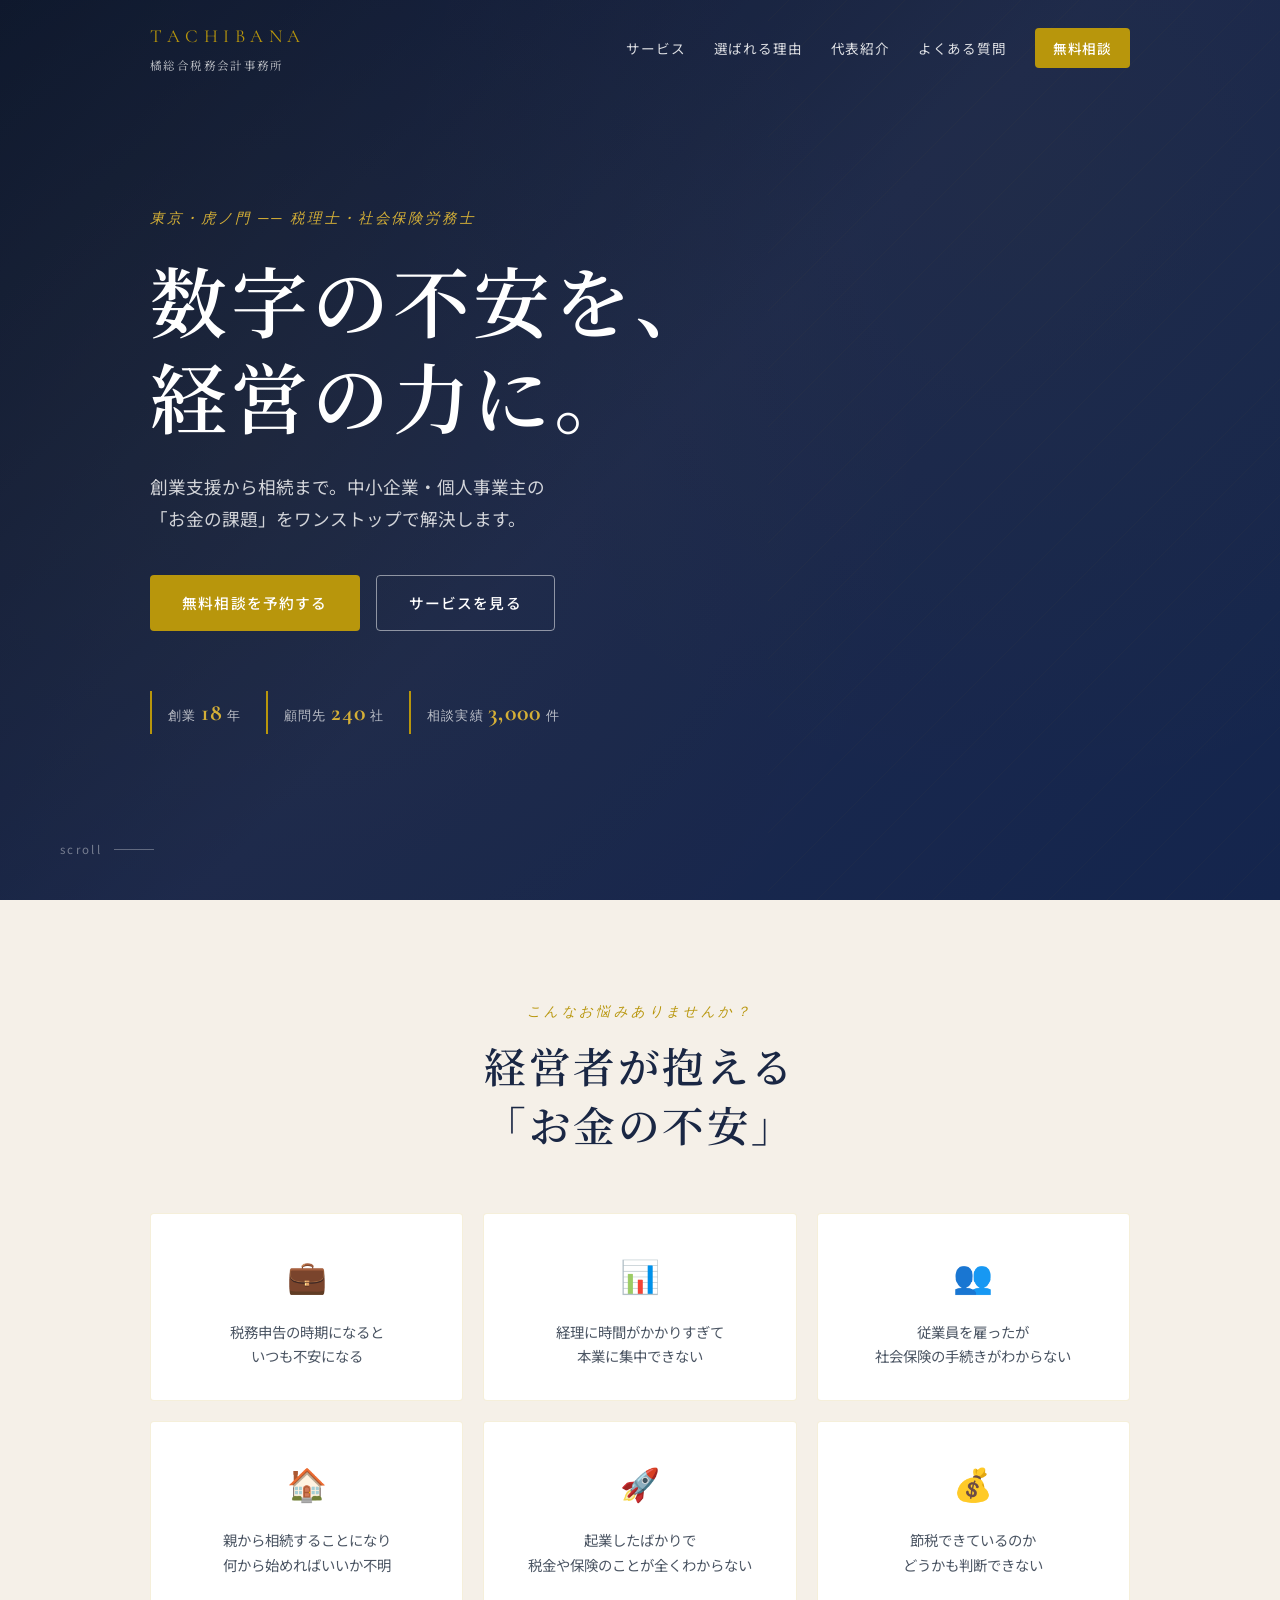
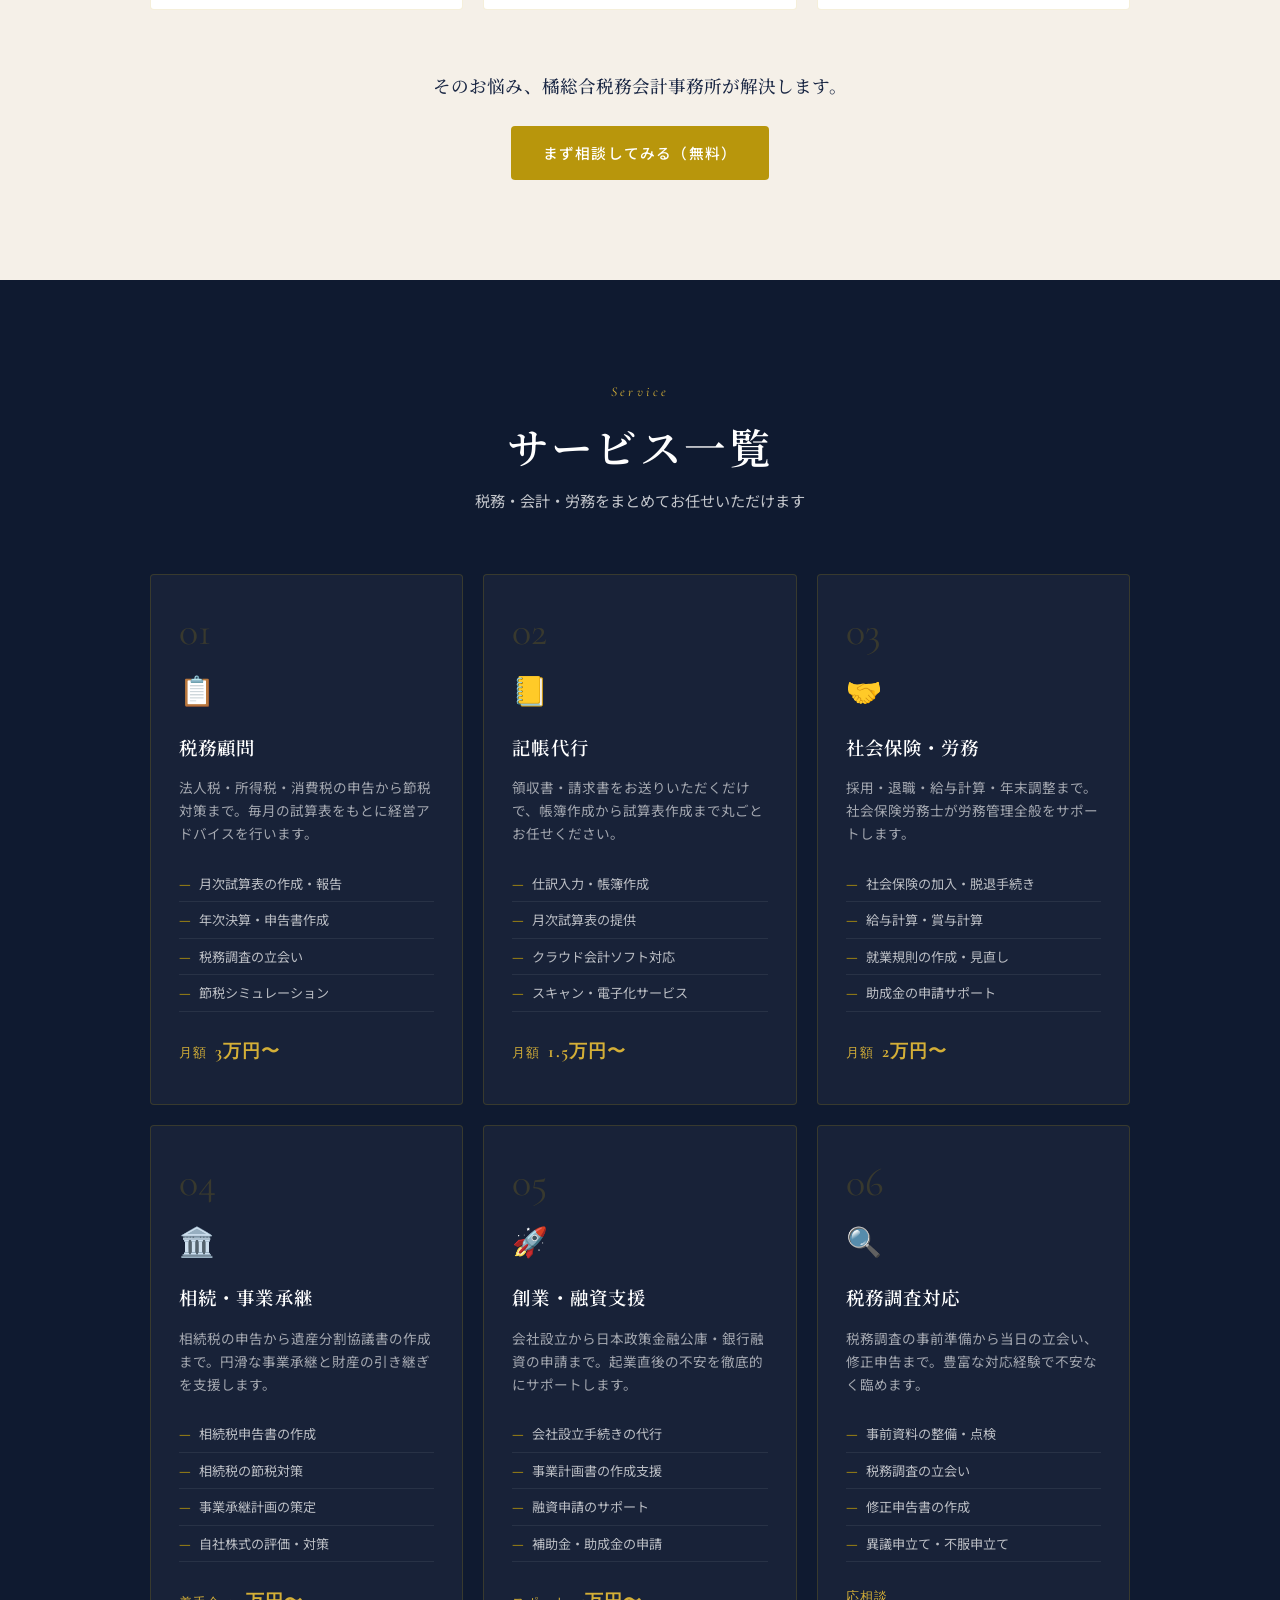
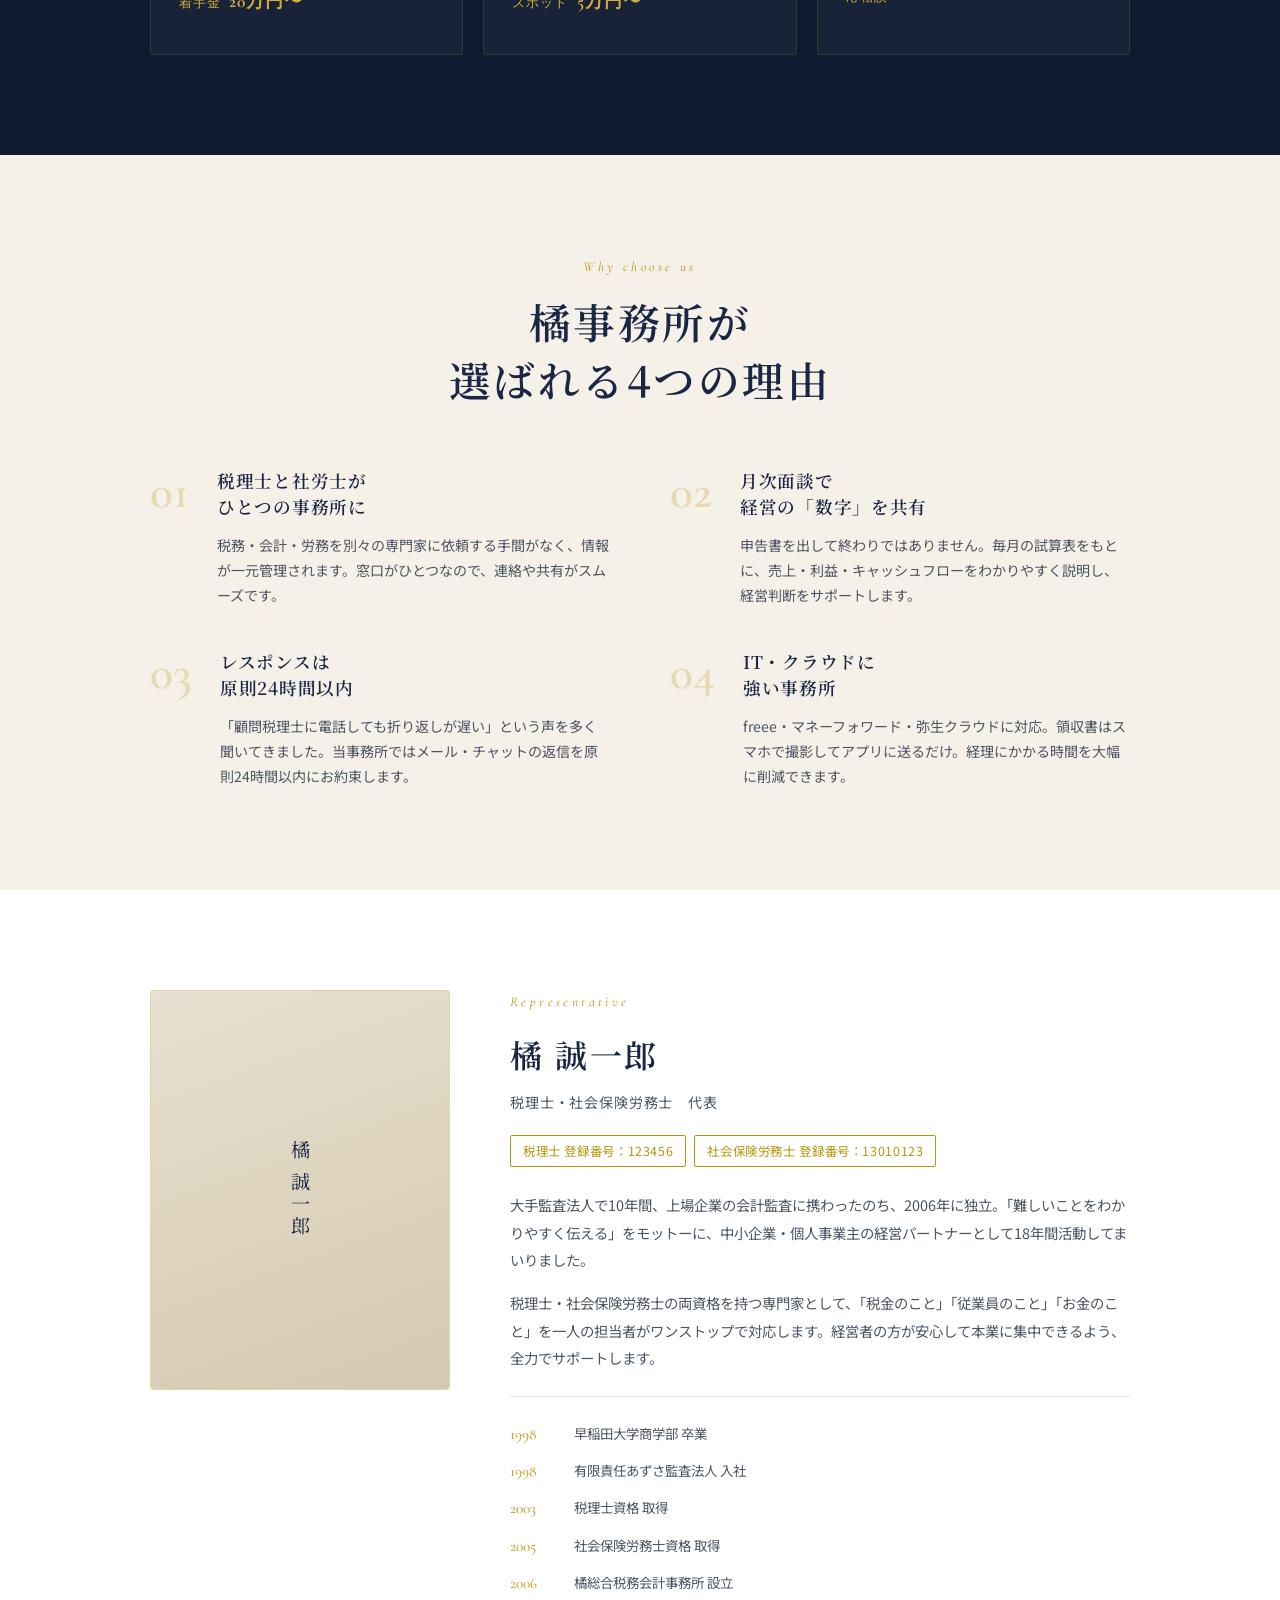
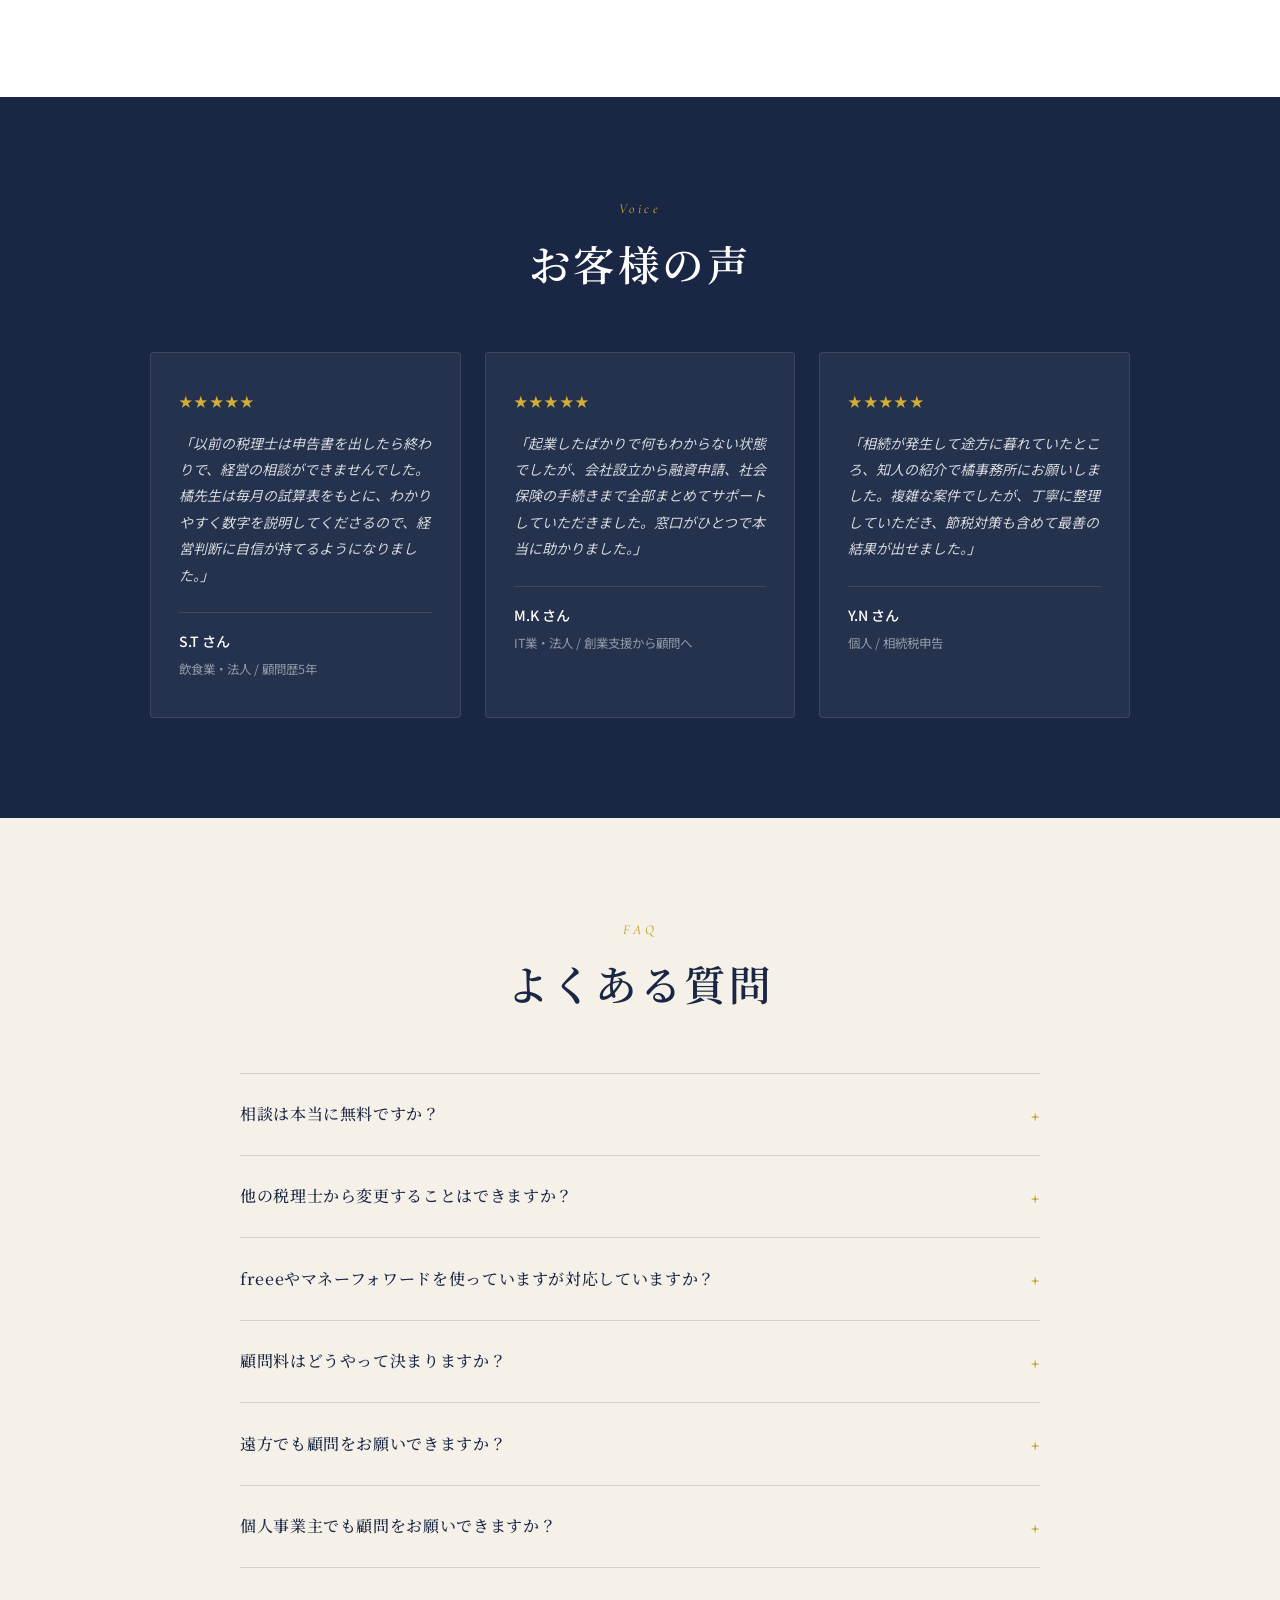
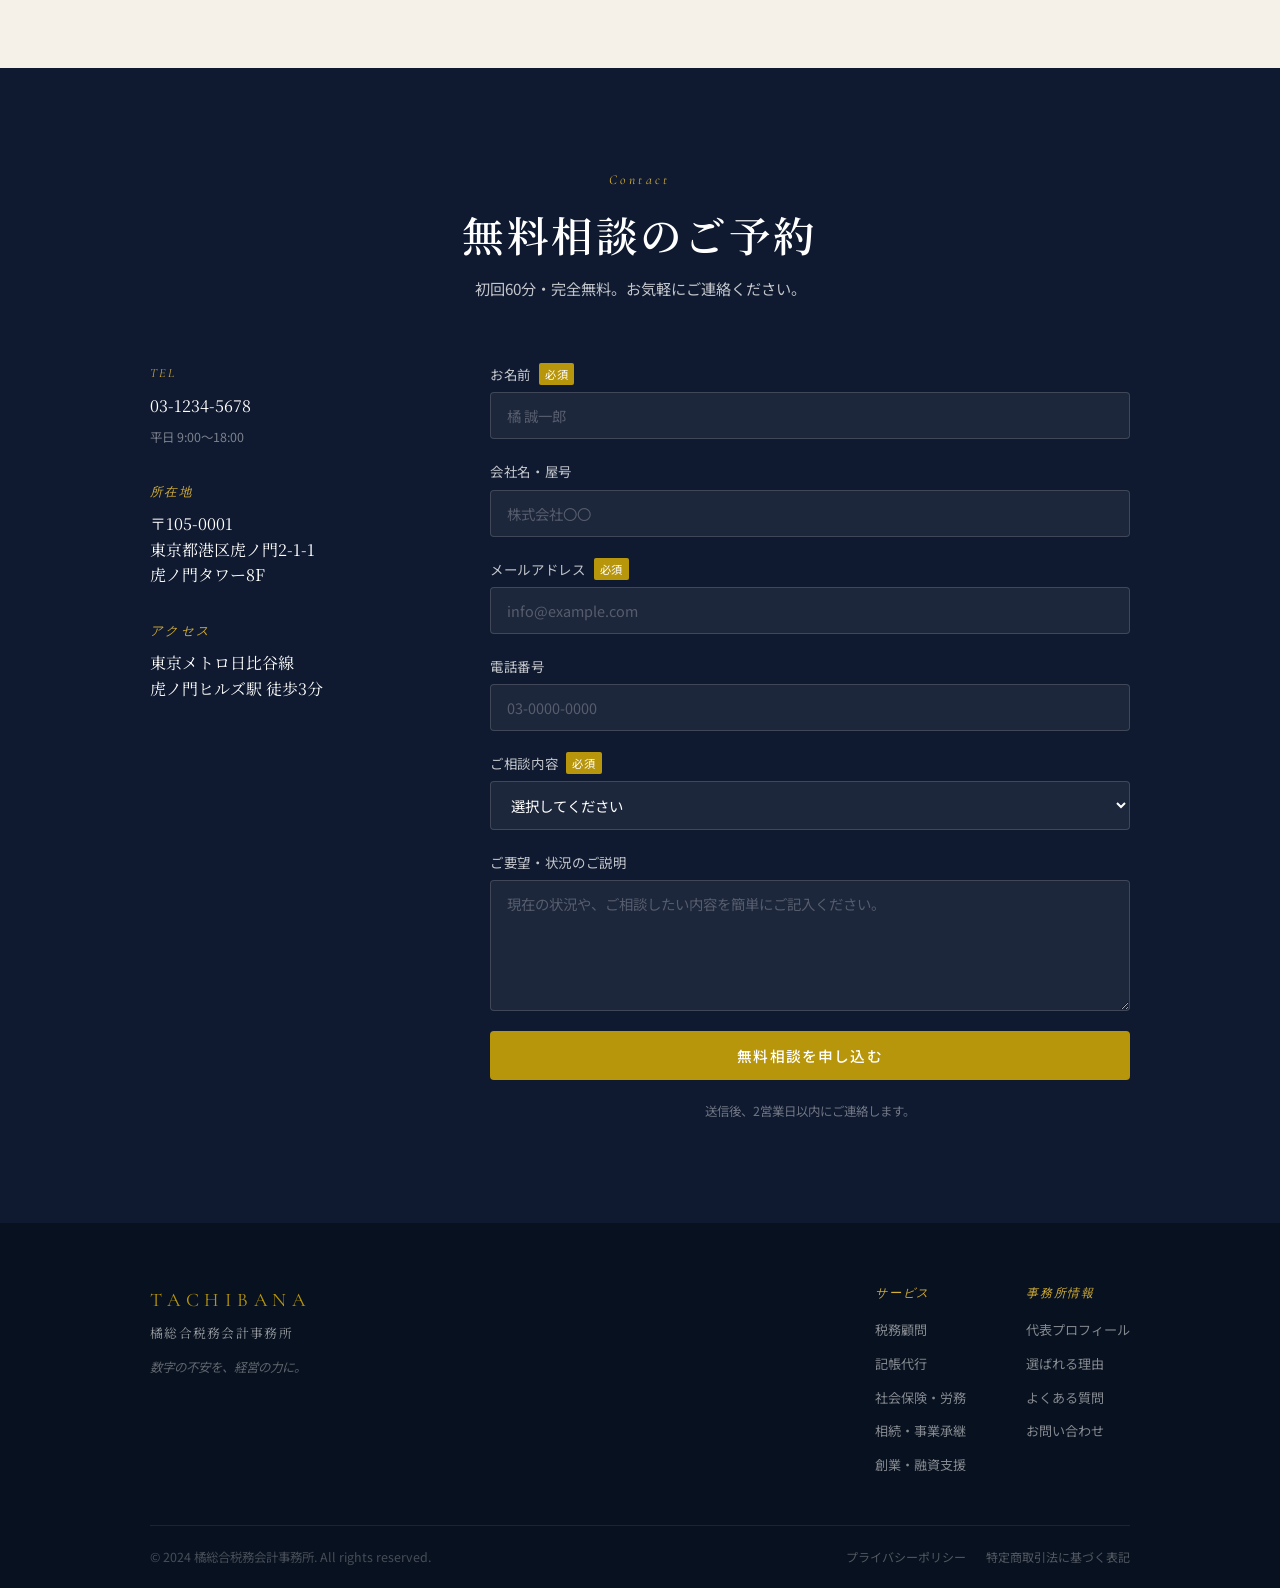
==== index.html @ ae72b48c "initial: 橘総合税務会計事務所 ポートフォリオサイト" ====
<!DOCTYPE html>
<html lang="ja">
<head>
<meta charset="UTF-8">
<meta name="viewport" content="width=device-width, initial-scale=1.0">
<title>橘総合税務会計事務所 | 中小企業・個人事業主の税務顧問</title>
<meta name="description" content="東京・虎ノ門の税理士・社会保険労務士事務所。「数字の不安を、経営の力に。」記帳代行・税務顧問・社労士・相続まで、ワンストップでサポートします。">
<link rel="preconnect" href="https://fonts.googleapis.com">
<link rel="preconnect" href="https://fonts.gstatic.com" crossorigin>
<link href="https://fonts.googleapis.com/css2?family=Noto+Serif+JP:wght@300;400;500;600;700&family=Noto+Sans+JP:wght@300;400;500&family=Cormorant+Garamond:ital,wght@0,400;0,600;1,400&display=swap" rel="stylesheet">
<link rel="stylesheet" href="styles.css">
</head>
<body>

<!-- ========== NAV ========== -->
<header class="nav" id="nav">
  <div class="nav__inner">
    <a href="#" class="nav__logo">
      <span class="nav__logo-en">TACHIBANA</span>
      <span class="nav__logo-jp">橘総合税務会計事務所</span>
    </a>
    <nav class="nav__links">
      <a href="#services">サービス</a>
      <a href="#reasons">選ばれる理由</a>
      <a href="#profile">代表紹介</a>
      <a href="#faq">よくある質問</a>
      <a href="#contact" class="nav__cta">無料相談</a>
    </nav>
    <button class="nav__hamburger" id="hamburger" aria-label="メニュー">
      <span></span><span></span><span></span>
    </button>
  </div>
</header>

<!-- Mobile Menu -->
<div class="mobile-menu" id="mobileMenu">
  <a href="#services" class="mobile-menu__link">サービス</a>
  <a href="#reasons" class="mobile-menu__link">選ばれる理由</a>
  <a href="#profile" class="mobile-menu__link">代表紹介</a>
  <a href="#faq" class="mobile-menu__link">よくある質問</a>
  <a href="#contact" class="mobile-menu__link mobile-menu__link--cta">無料相談はこちら</a>
</div>

<!-- ========== HERO ========== -->
<section class="hero">
  <div class="hero__bg">
    <div class="hero__overlay"></div>
  </div>
  <div class="hero__content">
    <p class="hero__kicker">東京・虎ノ門 ── 税理士・社会保険労務士</p>
    <h1 class="hero__title">
      数字の不安を、<br>
      経営の力に。
    </h1>
    <p class="hero__sub">
      創業支援から相続まで。中小企業・個人事業主の<br class="sp-none">
      「お金の課題」をワンストップで解決します。
    </p>
    <div class="hero__actions">
      <a href="#contact" class="btn btn--primary">無料相談を予約する</a>
      <a href="#services" class="btn btn--ghost">サービスを見る</a>
    </div>
    <div class="hero__badges">
      <div class="hero__badge">
        <span class="hero__badge-num">創業<strong>18</strong>年</span>
      </div>
      <div class="hero__badge">
        <span class="hero__badge-num">顧問先<strong>240</strong>社</span>
      </div>
      <div class="hero__badge">
        <span class="hero__badge-num">相談実績<strong>3,000</strong>件</span>
      </div>
    </div>
  </div>
  <div class="hero__scroll">
    <span>scroll</span>
    <div class="hero__scroll-line"></div>
  </div>
</section>

<!-- ========== PAIN POINTS ========== -->
<section class="pain" id="pain">
  <div class="container">
    <div class="section-header">
      <p class="kicker">こんなお悩みありませんか？</p>
      <h2 class="section-title">経営者が抱える<br>「お金の不安」</h2>
    </div>
    <div class="pain__grid">
      <div class="pain__item">
        <div class="pain__icon">💼</div>
        <p>税務申告の時期になると<br>いつも不安になる</p>
      </div>
      <div class="pain__item">
        <div class="pain__icon">📊</div>
        <p>経理に時間がかかりすぎて<br>本業に集中できない</p>
      </div>
      <div class="pain__item">
        <div class="pain__icon">👥</div>
        <p>従業員を雇ったが<br>社会保険の手続きがわからない</p>
      </div>
      <div class="pain__item">
        <div class="pain__icon">🏠</div>
        <p>親から相続することになり<br>何から始めればいいか不明</p>
      </div>
      <div class="pain__item">
        <div class="pain__icon">🚀</div>
        <p>起業したばかりで<br>税金や保険のことが全くわからない</p>
      </div>
      <div class="pain__item">
        <div class="pain__icon">💰</div>
        <p>節税できているのか<br>どうかも判断できない</p>
      </div>
    </div>
    <div class="pain__cta">
      <p class="pain__cta-text">そのお悩み、橘総合税務会計事務所が解決します。</p>
      <a href="#contact" class="btn btn--primary">まず相談してみる（無料）</a>
    </div>
  </div>
</section>

<!-- ========== SERVICES ========== -->
<section class="services" id="services">
  <div class="container">
    <div class="section-header section-header--light">
      <p class="kicker kicker--light">Service</p>
      <h2 class="section-title section-title--light">サービス一覧</h2>
      <p class="section-desc section-desc--light">税務・会計・労務をまとめてお任せいただけます</p>
    </div>
    <div class="services__grid">

      <div class="service-card">
        <div class="service-card__number">01</div>
        <div class="service-card__icon">📋</div>
        <h3 class="service-card__title">税務顧問</h3>
        <p class="service-card__desc">法人税・所得税・消費税の申告から節税対策まで。毎月の試算表をもとに経営アドバイスを行います。</p>
        <ul class="service-card__list">
          <li>月次試算表の作成・報告</li>
          <li>年次決算・申告書作成</li>
          <li>税務調査の立会い</li>
          <li>節税シミュレーション</li>
        </ul>
        <p class="service-card__price">月額 <strong>3万円〜</strong></p>
      </div>

      <div class="service-card">
        <div class="service-card__number">02</div>
        <div class="service-card__icon">📒</div>
        <h3 class="service-card__title">記帳代行</h3>
        <p class="service-card__desc">領収書・請求書をお送りいただくだけで、帳簿作成から試算表作成まで丸ごとお任せください。</p>
        <ul class="service-card__list">
          <li>仕訳入力・帳簿作成</li>
          <li>月次試算表の提供</li>
          <li>クラウド会計ソフト対応</li>
          <li>スキャン・電子化サービス</li>
        </ul>
        <p class="service-card__price">月額 <strong>1.5万円〜</strong></p>
      </div>

      <div class="service-card">
        <div class="service-card__number">03</div>
        <div class="service-card__icon">🤝</div>
        <h3 class="service-card__title">社会保険・労務</h3>
        <p class="service-card__desc">採用・退職・給与計算・年末調整まで。社会保険労務士が労務管理全般をサポートします。</p>
        <ul class="service-card__list">
          <li>社会保険の加入・脱退手続き</li>
          <li>給与計算・賞与計算</li>
          <li>就業規則の作成・見直し</li>
          <li>助成金の申請サポート</li>
        </ul>
        <p class="service-card__price">月額 <strong>2万円〜</strong></p>
      </div>

      <div class="service-card">
        <div class="service-card__number">04</div>
        <div class="service-card__icon">🏛️</div>
        <h3 class="service-card__title">相続・事業承継</h3>
        <p class="service-card__desc">相続税の申告から遺産分割協議書の作成まで。円滑な事業承継と財産の引き継ぎを支援します。</p>
        <ul class="service-card__list">
          <li>相続税申告書の作成</li>
          <li>相続税の節税対策</li>
          <li>事業承継計画の策定</li>
          <li>自社株式の評価・対策</li>
        </ul>
        <p class="service-card__price">着手金 <strong>20万円〜</strong></p>
      </div>

      <div class="service-card">
        <div class="service-card__number">05</div>
        <div class="service-card__icon">🚀</div>
        <h3 class="service-card__title">創業・融資支援</h3>
        <p class="service-card__desc">会社設立から日本政策金融公庫・銀行融資の申請まで。起業直後の不安を徹底的にサポートします。</p>
        <ul class="service-card__list">
          <li>会社設立手続きの代行</li>
          <li>事業計画書の作成支援</li>
          <li>融資申請のサポート</li>
          <li>補助金・助成金の申請</li>
        </ul>
        <p class="service-card__price">スポット <strong>5万円〜</strong></p>
      </div>

      <div class="service-card">
        <div class="service-card__number">06</div>
        <div class="service-card__icon">🔍</div>
        <h3 class="service-card__title">税務調査対応</h3>
        <p class="service-card__desc">税務調査の事前準備から当日の立会い、修正申告まで。豊富な対応経験で不安なく臨めます。</p>
        <ul class="service-card__list">
          <li>事前資料の整備・点検</li>
          <li>税務調査の立会い</li>
          <li>修正申告書の作成</li>
          <li>異議申立て・不服申立て</li>
        </ul>
        <p class="service-card__price">応相談</p>
      </div>

    </div>
  </div>
</section>

<!-- ========== REASONS ========== -->
<section class="reasons" id="reasons">
  <div class="container">
    <div class="section-header">
      <p class="kicker">Why choose us</p>
      <h2 class="section-title">橘事務所が<br>選ばれる4つの理由</h2>
    </div>
    <div class="reasons__grid">

      <div class="reason">
        <div class="reason__num">01</div>
        <div class="reason__body">
          <h3 class="reason__title">税理士と社労士が<br>ひとつの事務所に</h3>
          <p class="reason__desc">税務・会計・労務を別々の専門家に依頼する手間がなく、情報が一元管理されます。窓口がひとつなので、連絡や共有がスムーズです。</p>
        </div>
      </div>

      <div class="reason">
        <div class="reason__num">02</div>
        <div class="reason__body">
          <h3 class="reason__title">月次面談で<br>経営の「数字」を共有</h3>
          <p class="reason__desc">申告書を出して終わりではありません。毎月の試算表をもとに、売上・利益・キャッシュフローをわかりやすく説明し、経営判断をサポートします。</p>
        </div>
      </div>

      <div class="reason">
        <div class="reason__num">03</div>
        <div class="reason__body">
          <h3 class="reason__title">レスポンスは<br>原則24時間以内</h3>
          <p class="reason__desc">「顧問税理士に電話しても折り返しが遅い」という声を多く聞いてきました。当事務所ではメール・チャットの返信を原則24時間以内にお約束します。</p>
        </div>
      </div>

      <div class="reason">
        <div class="reason__num">04</div>
        <div class="reason__body">
          <h3 class="reason__title">IT・クラウドに<br>強い事務所</h3>
          <p class="reason__desc">freee・マネーフォワード・弥生クラウドに対応。領収書はスマホで撮影してアプリに送るだけ。経理にかかる時間を大幅に削減できます。</p>
        </div>
      </div>

    </div>
  </div>
</section>

<!-- ========== PROFILE ========== -->
<section class="profile" id="profile">
  <div class="container">
    <div class="profile__inner">
      <div class="profile__photo">
        <div class="profile__photo-frame">
          <div class="profile__photo-placeholder">
            <span>橘 誠一郎</span>
          </div>
        </div>
      </div>
      <div class="profile__body">
        <p class="kicker">Representative</p>
        <h2 class="profile__name">橘 誠一郎</h2>
        <p class="profile__title">税理士・社会保険労務士　代表</p>
        <div class="profile__licenses">
          <span class="badge">税理士 登録番号：123456</span>
          <span class="badge">社会保険労務士 登録番号：13010123</span>
        </div>
        <p class="profile__text">
          大手監査法人で10年間、上場企業の会計監査に携わったのち、2006年に独立。「難しいことをわかりやすく伝える」をモットーに、中小企業・個人事業主の経営パートナーとして18年間活動してまいりました。
        </p>
        <p class="profile__text">
          税理士・社会保険労務士の両資格を持つ専門家として、「税金のこと」「従業員のこと」「お金のこと」を一人の担当者がワンストップで対応します。経営者の方が安心して本業に集中できるよう、全力でサポートします。
        </p>
        <div class="profile__career">
          <div class="profile__career-item">
            <span class="profile__career-year">1998</span>
            <span class="profile__career-desc">早稲田大学商学部 卒業</span>
          </div>
          <div class="profile__career-item">
            <span class="profile__career-year">1998</span>
            <span class="profile__career-desc">有限責任あずさ監査法人 入社</span>
          </div>
          <div class="profile__career-item">
            <span class="profile__career-year">2003</span>
            <span class="profile__career-desc">税理士資格 取得</span>
          </div>
          <div class="profile__career-item">
            <span class="profile__career-year">2005</span>
            <span class="profile__career-desc">社会保険労務士資格 取得</span>
          </div>
          <div class="profile__career-item">
            <span class="profile__career-year">2006</span>
            <span class="profile__career-desc">橘総合税務会計事務所 設立</span>
          </div>
        </div>
      </div>
    </div>
  </div>
</section>

<!-- ========== TESTIMONIALS ========== -->
<section class="testimonials" id="testimonials">
  <div class="container">
    <div class="section-header section-header--light">
      <p class="kicker kicker--light">Voice</p>
      <h2 class="section-title section-title--light">お客様の声</h2>
    </div>
    <div class="testimonials__grid">

      <div class="testimonial">
        <div class="testimonial__stars">★★★★★</div>
        <p class="testimonial__text">「以前の税理士は申告書を出したら終わりで、経営の相談ができませんでした。橘先生は毎月の試算表をもとに、わかりやすく数字を説明してくださるので、経営判断に自信が持てるようになりました。」</p>
        <div class="testimonial__author">
          <span class="testimonial__name">S.T さん</span>
          <span class="testimonial__role">飲食業・法人 / 顧問歴5年</span>
        </div>
      </div>

      <div class="testimonial">
        <div class="testimonial__stars">★★★★★</div>
        <p class="testimonial__text">「起業したばかりで何もわからない状態でしたが、会社設立から融資申請、社会保険の手続きまで全部まとめてサポートしていただきました。窓口がひとつで本当に助かりました。」</p>
        <div class="testimonial__author">
          <span class="testimonial__name">M.K さん</span>
          <span class="testimonial__role">IT業・法人 / 創業支援から顧問へ</span>
        </div>
      </div>

      <div class="testimonial">
        <div class="testimonial__stars">★★★★★</div>
        <p class="testimonial__text">「相続が発生して途方に暮れていたところ、知人の紹介で橘事務所にお願いしました。複雑な案件でしたが、丁寧に整理していただき、節税対策も含めて最善の結果が出せました。」</p>
        <div class="testimonial__author">
          <span class="testimonial__name">Y.N さん</span>
          <span class="testimonial__role">個人 / 相続税申告</span>
        </div>
      </div>

    </div>
  </div>
</section>

<!-- ========== FAQ ========== -->
<section class="faq" id="faq">
  <div class="container">
    <div class="section-header">
      <p class="kicker">FAQ</p>
      <h2 class="section-title">よくある質問</h2>
    </div>
    <div class="faq__list">

      <details class="faq__item">
        <summary class="faq__question">相談は本当に無料ですか？</summary>
        <div class="faq__answer">
          <p>はい、初回のご相談（60分程度）は完全無料です。現在の状況をお伺いし、最適なサポート内容をご提案します。ご契約前のご相談ですので、お気軽にどうぞ。</p>
        </div>
      </details>

      <details class="faq__item">
        <summary class="faq__question">他の税理士から変更することはできますか？</summary>
        <div class="faq__answer">
          <p>もちろん可能です。現在の税理士との契約期間などを確認しながら、スムーズに切り替えができるよう引き継ぎをサポートします。多くの方が顧問変更でご相談にいらっしゃいます。</p>
        </div>
      </details>

      <details class="faq__item">
        <summary class="faq__question">freeeやマネーフォワードを使っていますが対応していますか？</summary>
        <div class="faq__answer">
          <p>はい、freee・マネーフォワードクラウド・弥生クラウドのいずれにも対応しています。既にお使いの方はそのまま継続、まだお使いでない方にはどのソフトが合っているかご提案します。</p>
        </div>
      </details>

      <details class="faq__item">
        <summary class="faq__question">顧問料はどうやって決まりますか？</summary>
        <div class="faq__answer">
          <p>売上規模・従業員数・依頼内容によって異なります。初回相談時に詳しくヒアリングし、必要なサービスに応じた最適なプランをご提案します。まず相談いただいてから料金をお伝えしますのでご安心ください。</p>
        </div>
      </details>

      <details class="faq__item">
        <summary class="faq__question">遠方でも顧問をお願いできますか？</summary>
        <div class="faq__answer">
          <p>はい、全国対応しております。月次面談はZoomなどのオンラインで実施しており、書類のやり取りはクラウドやPDFで行います。地方在住のお客様も多くご契約いただいています。</p>
        </div>
      </details>

      <details class="faq__item">
        <summary class="faq__question">個人事業主でも顧問をお願いできますか？</summary>
        <div class="faq__answer">
          <p>もちろんです。個人事業主の確定申告・節税対策から、法人化のご相談まで対応しています。「まだ規模が小さいから…」とご遠慮なく、お気軽にご相談ください。</p>
        </div>
      </details>

    </div>
  </div>
</section>

<!-- ========== CONTACT ========== -->
<section class="contact" id="contact">
  <div class="container">
    <div class="section-header section-header--light">
      <p class="kicker kicker--light">Contact</p>
      <h2 class="section-title section-title--light">無料相談のご予約</h2>
      <p class="section-desc section-desc--light">初回60分・完全無料。お気軽にご連絡ください。</p>
    </div>

    <div class="contact__inner">
      <div class="contact__info">
        <div class="contact__info-item">
          <span class="contact__info-label">TEL</span>
          <a href="tel:0312345678" class="contact__info-value">03-1234-5678</a>
          <span class="contact__info-note">平日 9:00〜18:00</span>
        </div>
        <div class="contact__info-item">
          <span class="contact__info-label">所在地</span>
          <span class="contact__info-value">〒105-0001<br>東京都港区虎ノ門2-1-1<br>虎ノ門タワー8F</span>
        </div>
        <div class="contact__info-item">
          <span class="contact__info-label">アクセス</span>
          <span class="contact__info-value">東京メトロ日比谷線<br>虎ノ門ヒルズ駅 徒歩3分</span>
        </div>
      </div>

      <form class="contact__form" id="contactForm">
        <div class="form-group">
          <label class="form-label" for="name">お名前 <span class="required">必須</span></label>
          <input class="form-input" type="text" id="name" name="name" placeholder="橘 誠一郎" required>
        </div>
        <div class="form-group">
          <label class="form-label" for="company">会社名・屋号</label>
          <input class="form-input" type="text" id="company" name="company" placeholder="株式会社〇〇">
        </div>
        <div class="form-group">
          <label class="form-label" for="email">メールアドレス <span class="required">必須</span></label>
          <input class="form-input" type="email" id="email" name="email" placeholder="info@example.com" required>
        </div>
        <div class="form-group">
          <label class="form-label" for="tel">電話番号</label>
          <input class="form-input" type="tel" id="tel" name="tel" placeholder="03-0000-0000">
        </div>
        <div class="form-group">
          <label class="form-label" for="service">ご相談内容 <span class="required">必須</span></label>
          <select class="form-select" id="service" name="service" required>
            <option value="">選択してください</option>
            <option value="tax">税務顧問・記帳代行</option>
            <option value="labor">社会保険・労務</option>
            <option value="inheritance">相続・事業承継</option>
            <option value="startup">創業・融資支援</option>
            <option value="other">その他</option>
          </select>
        </div>
        <div class="form-group">
          <label class="form-label" for="message">ご要望・状況のご説明</label>
          <textarea class="form-textarea" id="message" name="message" placeholder="現在の状況や、ご相談したい内容を簡単にご記入ください。" rows="5"></textarea>
        </div>
        <button type="submit" class="btn btn--primary btn--full">無料相談を申し込む</button>
        <p class="form-note">送信後、2営業日以内にご連絡します。</p>
      </form>
    </div>
  </div>
</section>

<!-- ========== FOOTER ========== -->
<footer class="footer">
  <div class="container">
    <div class="footer__inner">
      <div class="footer__brand">
        <p class="footer__logo-en">TACHIBANA</p>
        <p class="footer__logo-jp">橘総合税務会計事務所</p>
        <p class="footer__tagline">数字の不安を、経営の力に。</p>
      </div>
      <div class="footer__links">
        <div class="footer__col">
          <p class="footer__col-title">サービス</p>
          <a href="#services">税務顧問</a>
          <a href="#services">記帳代行</a>
          <a href="#services">社会保険・労務</a>
          <a href="#services">相続・事業承継</a>
          <a href="#services">創業・融資支援</a>
        </div>
        <div class="footer__col">
          <p class="footer__col-title">事務所情報</p>
          <a href="#profile">代表プロフィール</a>
          <a href="#reasons">選ばれる理由</a>
          <a href="#faq">よくある質問</a>
          <a href="#contact">お問い合わせ</a>
        </div>
      </div>
    </div>
    <div class="footer__bottom">
      <p>&copy; 2024 橘総合税務会計事務所. All rights reserved.</p>
      <div class="footer__legal">
        <a href="#">プライバシーポリシー</a>
        <a href="#">特定商取引法に基づく表記</a>
      </div>
    </div>
  </div>
</footer>

<script>
// Scroll: nav shrink
const nav = document.getElementById('nav');
window.addEventListener('scroll', () => {
  nav.classList.toggle('nav--scrolled', window.scrollY > 60);
});

// Hamburger
const hamburger = document.getElementById('hamburger');
const mobileMenu = document.getElementById('mobileMenu');
hamburger.addEventListener('click', () => {
  hamburger.classList.toggle('open');
  mobileMenu.classList.toggle('open');
});
mobileMenu.querySelectorAll('a').forEach(a => {
  a.addEventListener('click', () => {
    hamburger.classList.remove('open');
    mobileMenu.classList.remove('open');
  });
});

// Smooth scroll
document.querySelectorAll('a[href^="#"]').forEach(a => {
  a.addEventListener('click', e => {
    const target = document.querySelector(a.getAttribute('href'));
    if (target) {
      e.preventDefault();
      target.scrollIntoView({ behavior: 'smooth', block: 'start' });
    }
  });
});

// FAQ accordion
document.querySelectorAll('.faq__item').forEach(item => {
  item.addEventListener('toggle', () => {
    if (item.open) {
      document.querySelectorAll('.faq__item').forEach(other => {
        if (other !== item) other.removeAttribute('open');
      });
    }
  });
});

// Scroll reveal
const revealEls = document.querySelectorAll('.service-card, .reason, .testimonial, .faq__item, .pain__item');
const observer = new IntersectionObserver((entries) => {
  entries.forEach(e => {
    if (e.isIntersecting) {
      e.target.classList.add('revealed');
      observer.unobserve(e.target);
    }
  });
}, { threshold: 0.1 });
revealEls.forEach(el => observer.observe(el));

// Form submit
document.getElementById('contactForm').addEventListener('submit', e => {
  e.preventDefault();
  const btn = e.target.querySelector('button[type="submit"]');
  btn.textContent = '送信しました ✓';
  btn.disabled = true;
  btn.style.background = '#2d6a4f';
});
</script>

</body>
</html>
---- styles.css ----
/* ===========================
   TACHIBANA TAX OFFICE
   styles.css
=========================== */

:root {
  --navy: #1A2744;
  --navy-deep: #0F1A30;
  --navy-mid: #253460;
  --gold: #B8960C;
  --gold-light: #D4AF37;
  --cream: #F5F0E8;
  --cream-dark: #EDE5D2;
  --white: #FFFFFF;
  --gray: #6B7280;
  --gray-light: #F3F4F6;
  --text: #1C1C1C;
  --text-light: #4B5563;

  --serif: 'Noto Serif JP', serif;
  --sans: 'Noto Sans JP', sans-serif;
  --en: 'Cormorant Garamond', serif;

  --max-w: 1100px;
  --px: clamp(20px, 5vw, 60px);
  --radius: 4px;

  --ease: cubic-bezier(0.25, 0.1, 0.25, 1);
}

*, *::before, *::after { box-sizing: border-box; margin: 0; padding: 0; }

html { scroll-behavior: smooth; }

body {
  font-family: var(--sans);
  color: var(--text);
  background: var(--white);
  line-height: 1.8;
  -webkit-font-smoothing: antialiased;
}

img { max-width: 100%; display: block; }
a { color: inherit; text-decoration: none; }

.container {
  max-width: var(--max-w);
  margin: 0 auto;
  padding: 0 var(--px);
}

/* ── Buttons ── */
.btn {
  display: inline-flex;
  align-items: center;
  justify-content: center;
  padding: 14px 32px;
  font-family: var(--sans);
  font-size: 0.92rem;
  font-weight: 500;
  letter-spacing: 0.08em;
  border-radius: var(--radius);
  transition: all 0.25s var(--ease);
  cursor: pointer;
  border: none;
}
.btn--primary {
  background: var(--gold);
  color: var(--white);
}
.btn--primary:hover { background: var(--gold-light); transform: translateY(-2px); box-shadow: 0 8px 24px rgba(184,150,12,0.3); }
.btn--ghost {
  background: transparent;
  color: var(--white);
  border: 1px solid rgba(255,255,255,0.5);
}
.btn--ghost:hover { background: rgba(255,255,255,0.1); }
.btn--full { width: 100%; }

/* ── Kicker ── */
.kicker {
  font-family: var(--en);
  font-style: italic;
  font-size: 0.85rem;
  letter-spacing: 0.25em;
  color: var(--gold);
  margin-bottom: 12px;
  display: block;
}
.kicker--light { color: var(--gold-light); }

/* ── Section headers ── */
.section-header {
  text-align: center;
  margin-bottom: 60px;
}
.section-title {
  font-family: var(--serif);
  font-size: clamp(1.8rem, 3.5vw, 2.6rem);
  font-weight: 600;
  letter-spacing: 0.06em;
  color: var(--navy);
  line-height: 1.4;
}
.section-title--light { color: var(--white); }
.section-desc { font-size: 0.95rem; color: var(--text-light); margin-top: 12px; }
.section-desc--light { color: rgba(255,255,255,0.75); }

/* ── Badge ── */
.badge {
  display: inline-block;
  font-size: 0.78rem;
  padding: 4px 12px;
  border: 1px solid var(--gold);
  color: var(--gold);
  border-radius: 2px;
  letter-spacing: 0.05em;
  margin: 4px 4px 0 0;
}

/* ── Reveal animation ── */
.service-card, .reason, .testimonial, .faq__item, .pain__item {
  opacity: 0;
  transform: translateY(20px);
  transition: opacity 0.6s var(--ease), transform 0.6s var(--ease);
}
.service-card.revealed, .reason.revealed, .testimonial.revealed,
.faq__item.revealed, .pain__item.revealed {
  opacity: 1;
  transform: translateY(0);
}

/* ===========================
   NAV
=========================== */
.nav {
  position: fixed;
  top: 0; left: 0; right: 0;
  z-index: 100;
  padding: 20px 0;
  transition: all 0.3s var(--ease);
}
.nav--scrolled {
  background: rgba(15, 26, 48, 0.97);
  backdrop-filter: blur(12px);
  padding: 12px 0;
  box-shadow: 0 2px 20px rgba(0,0,0,0.2);
}
.nav__inner {
  max-width: var(--max-w);
  margin: 0 auto;
  padding: 0 var(--px);
  display: flex;
  align-items: center;
  justify-content: space-between;
  gap: 20px;
}
.nav__logo { display: flex; flex-direction: column; gap: 2px; }
.nav__logo-en {
  font-family: var(--en);
  font-size: 1.15rem;
  letter-spacing: 0.3em;
  color: var(--gold);
}
.nav__logo-jp {
  font-family: var(--serif);
  font-size: 0.72rem;
  letter-spacing: 0.12em;
  color: rgba(255,255,255,0.75);
}
.nav__links {
  display: flex;
  align-items: center;
  gap: 28px;
}
.nav__links a {
  font-size: 0.85rem;
  letter-spacing: 0.06em;
  color: rgba(255,255,255,0.85);
  transition: color 0.2s;
}
.nav__links a:hover { color: var(--gold-light); }
.nav__cta {
  background: var(--gold) !important;
  color: var(--white) !important;
  padding: 8px 18px;
  border-radius: var(--radius);
  font-weight: 500;
}
.nav__cta:hover { background: var(--gold-light) !important; }

.nav__hamburger {
  display: none;
  flex-direction: column;
  gap: 5px;
  background: none;
  border: none;
  cursor: pointer;
  padding: 4px;
}
.nav__hamburger span {
  display: block;
  width: 24px;
  height: 2px;
  background: var(--white);
  transition: all 0.3s;
}
.nav__hamburger.open span:nth-child(1) { transform: translateY(7px) rotate(45deg); }
.nav__hamburger.open span:nth-child(2) { opacity: 0; }
.nav__hamburger.open span:nth-child(3) { transform: translateY(-7px) rotate(-45deg); }

/* Mobile Menu */
.mobile-menu {
  position: fixed;
  top: 0; right: -100%;
  width: min(320px, 85vw);
  height: 100vh;
  background: var(--navy-deep);
  z-index: 99;
  padding: 100px 40px 40px;
  display: flex;
  flex-direction: column;
  gap: 24px;
  transition: right 0.35s var(--ease);
}
.mobile-menu.open { right: 0; }
.mobile-menu__link {
  font-family: var(--serif);
  font-size: 1rem;
  color: rgba(255,255,255,0.85);
  letter-spacing: 0.1em;
  padding-bottom: 16px;
  border-bottom: 1px solid rgba(255,255,255,0.1);
}
.mobile-menu__link--cta {
  margin-top: 12px;
  background: var(--gold);
  color: var(--white) !important;
  text-align: center;
  padding: 14px;
  border-radius: var(--radius);
  border: none;
}

/* ===========================
   HERO
=========================== */
.hero {
  position: relative;
  min-height: 100vh;
  display: flex;
  align-items: center;
  overflow: hidden;
}
.hero__bg {
  position: absolute;
  inset: 0;
  background:
    linear-gradient(135deg, var(--navy-deep) 0%, var(--navy-mid) 50%, #1A3060 100%);
}
.hero__bg::before {
  content: '';
  position: absolute;
  inset: 0;
  background-image:
    radial-gradient(circle at 20% 50%, rgba(184,150,12,0.08) 0%, transparent 60%),
    radial-gradient(circle at 80% 20%, rgba(184,150,12,0.06) 0%, transparent 50%);
}
.hero__overlay {
  position: absolute;
  inset: 0;
  background: rgba(10, 18, 40, 0.35);
}
/* decorative lines */
.hero__bg::after {
  content: '';
  position: absolute;
  top: 0; right: 0;
  width: 40%;
  height: 100%;
  background: repeating-linear-gradient(
    -45deg,
    transparent,
    transparent 40px,
    rgba(184,150,12,0.03) 40px,
    rgba(184,150,12,0.03) 41px
  );
}

.hero__content {
  position: relative;
  z-index: 2;
  max-width: var(--max-w);
  margin: 0 auto;
  padding: 120px var(--px) 80px;
  width: 100%;
}
.hero__kicker {
  font-family: var(--en);
  font-style: italic;
  font-size: 0.9rem;
  letter-spacing: 0.2em;
  color: var(--gold-light);
  margin-bottom: 20px;
}
.hero__title {
  font-family: var(--serif);
  font-size: clamp(2.8rem, 6vw, 5rem);
  font-weight: 600;
  color: var(--white);
  line-height: 1.25;
  letter-spacing: 0.05em;
  margin-bottom: 28px;
}
.hero__sub {
  font-size: clamp(0.95rem, 1.8vw, 1.1rem);
  color: rgba(255,255,255,0.8);
  line-height: 1.8;
  margin-bottom: 40px;
  max-width: 560px;
}
.hero__actions {
  display: flex;
  gap: 16px;
  flex-wrap: wrap;
  margin-bottom: 60px;
}
.hero__badges {
  display: flex;
  gap: 24px;
  flex-wrap: wrap;
}
.hero__badge {
  border-left: 2px solid var(--gold);
  padding-left: 16px;
}
.hero__badge-num {
  font-family: var(--en);
  font-size: 0.82rem;
  letter-spacing: 0.1em;
  color: rgba(255,255,255,0.7);
}
.hero__badge-num strong {
  font-family: var(--en);
  font-size: 1.5rem;
  color: var(--gold-light);
  margin: 0 4px;
}

.hero__scroll {
  position: absolute;
  bottom: 40px;
  left: var(--px);
  display: flex;
  align-items: center;
  gap: 12px;
  color: rgba(255,255,255,0.4);
  font-size: 0.72rem;
  letter-spacing: 0.2em;
}
.hero__scroll-line {
  width: 40px;
  height: 1px;
  background: rgba(255,255,255,0.3);
  position: relative;
  overflow: hidden;
}
.hero__scroll-line::after {
  content: '';
  position: absolute;
  left: -100%;
  top: 0;
  width: 100%;
  height: 100%;
  background: var(--gold);
  animation: scroll-line 2s ease-in-out infinite;
}
@keyframes scroll-line {
  0% { left: -100%; }
  100% { left: 100%; }
}

/* ===========================
   PAIN POINTS
=========================== */
.pain {
  padding: 100px 0;
  background: var(--cream);
}
.pain__grid {
  display: grid;
  grid-template-columns: repeat(3, 1fr);
  gap: 20px;
  margin-bottom: 60px;
}
.pain__item {
  background: var(--white);
  border: 1px solid rgba(184,150,12,0.15);
  border-radius: var(--radius);
  padding: 32px 24px;
  text-align: center;
  transition: border-color 0.25s, box-shadow 0.25s;
}
.pain__item:hover {
  border-color: var(--gold);
  box-shadow: 0 4px 20px rgba(184,150,12,0.1);
}
.pain__icon {
  font-size: 2rem;
  margin-bottom: 16px;
}
.pain__item p {
  font-size: 0.9rem;
  color: var(--text-light);
  line-height: 1.7;
}
.pain__cta {
  text-align: center;
}
.pain__cta-text {
  font-family: var(--serif);
  font-size: 1.1rem;
  color: var(--navy);
  margin-bottom: 24px;
  font-weight: 500;
}

/* ===========================
   SERVICES
=========================== */
.services {
  padding: 100px 0;
  background: var(--navy-deep);
}
.services__grid {
  display: grid;
  grid-template-columns: repeat(3, 1fr);
  gap: 20px;
}
.service-card {
  background: rgba(255,255,255,0.04);
  border: 1px solid rgba(184,150,12,0.2);
  border-radius: var(--radius);
  padding: 36px 28px;
  transition: all 0.3s var(--ease);
}
.service-card:hover {
  background: rgba(255,255,255,0.07);
  border-color: var(--gold);
  transform: translateY(-4px);
}
.service-card__number {
  font-family: var(--en);
  font-size: 2.5rem;
  color: rgba(184,150,12,0.2);
  line-height: 1;
  margin-bottom: 12px;
}
.service-card__icon {
  font-size: 1.8rem;
  margin-bottom: 16px;
}
.service-card__title {
  font-family: var(--serif);
  font-size: 1.15rem;
  font-weight: 600;
  color: var(--white);
  margin-bottom: 12px;
  letter-spacing: 0.06em;
}
.service-card__desc {
  font-size: 0.85rem;
  color: rgba(255,255,255,0.6);
  line-height: 1.7;
  margin-bottom: 20px;
}
.service-card__list {
  list-style: none;
  margin-bottom: 24px;
}
.service-card__list li {
  font-size: 0.82rem;
  color: rgba(255,255,255,0.7);
  padding: 6px 0;
  border-bottom: 1px solid rgba(255,255,255,0.07);
  display: flex;
  align-items: center;
  gap: 8px;
}
.service-card__list li::before {
  content: '—';
  color: var(--gold);
  flex-shrink: 0;
}
.service-card__price {
  font-family: var(--en);
  font-size: 0.82rem;
  color: var(--gold-light);
  letter-spacing: 0.08em;
}
.service-card__price strong {
  font-size: 1.1rem;
  margin-left: 4px;
}

/* ===========================
   REASONS
=========================== */
.reasons {
  padding: 100px 0;
  background: var(--cream);
}
.reasons__grid {
  display: grid;
  grid-template-columns: 1fr 1fr;
  gap: 40px 60px;
}
.reason {
  display: flex;
  gap: 28px;
  align-items: flex-start;
}
.reason__num {
  font-family: var(--en);
  font-size: 3rem;
  color: var(--gold);
  opacity: 0.25;
  line-height: 1;
  flex-shrink: 0;
  font-weight: 600;
}
.reason__title {
  font-family: var(--serif);
  font-size: 1.1rem;
  font-weight: 600;
  color: var(--navy);
  margin-bottom: 12px;
  line-height: 1.5;
  letter-spacing: 0.04em;
}
.reason__desc {
  font-size: 0.88rem;
  color: var(--text-light);
  line-height: 1.8;
}

/* ===========================
   PROFILE
=========================== */
.profile {
  padding: 100px 0;
  background: var(--white);
}
.profile__inner {
  display: grid;
  grid-template-columns: 300px 1fr;
  gap: 60px;
  align-items: start;
}
.profile__photo-frame {
  aspect-ratio: 3/4;
  background: var(--cream-dark);
  border-radius: var(--radius);
  display: flex;
  align-items: center;
  justify-content: center;
  overflow: hidden;
  border: 1px solid rgba(184,150,12,0.2);
}
.profile__photo-placeholder {
  display: flex;
  align-items: center;
  justify-content: center;
  width: 100%;
  height: 100%;
  background: linear-gradient(160deg, #e8e0d0 0%, #d4c9b0 100%);
  font-family: var(--serif);
  font-size: 1.2rem;
  color: var(--navy);
  writing-mode: vertical-rl;
  letter-spacing: 0.2em;
}
.profile__name {
  font-family: var(--serif);
  font-size: 2rem;
  font-weight: 600;
  color: var(--navy);
  margin-bottom: 6px;
  letter-spacing: 0.08em;
}
.profile__title {
  font-size: 0.88rem;
  color: var(--text-light);
  margin-bottom: 16px;
  letter-spacing: 0.06em;
}
.profile__licenses { margin-bottom: 24px; }
.profile__text {
  font-size: 0.9rem;
  color: var(--text-light);
  line-height: 1.9;
  margin-bottom: 16px;
}
.profile__career {
  border-top: 1px solid var(--cream-dark);
  padding-top: 24px;
  margin-top: 24px;
  display: flex;
  flex-direction: column;
  gap: 10px;
}
.profile__career-item {
  display: flex;
  gap: 24px;
  font-size: 0.84rem;
}
.profile__career-year {
  font-family: var(--en);
  color: var(--gold);
  font-size: 0.95rem;
  flex-shrink: 0;
  width: 40px;
}
.profile__career-desc { color: var(--text-light); }

/* ===========================
   TESTIMONIALS
=========================== */
.testimonials {
  padding: 100px 0;
  background: var(--navy);
}
.testimonials__grid {
  display: grid;
  grid-template-columns: repeat(3, 1fr);
  gap: 24px;
}
.testimonial {
  background: rgba(255,255,255,0.05);
  border: 1px solid rgba(255,255,255,0.1);
  border-radius: var(--radius);
  padding: 36px 28px;
}
.testimonial__stars {
  color: var(--gold-light);
  font-size: 0.85rem;
  letter-spacing: 0.1em;
  margin-bottom: 16px;
}
.testimonial__text {
  font-size: 0.87rem;
  color: rgba(255,255,255,0.8);
  line-height: 1.9;
  margin-bottom: 24px;
  font-style: italic;
}
.testimonial__author {
  border-top: 1px solid rgba(255,255,255,0.1);
  padding-top: 16px;
  display: flex;
  flex-direction: column;
  gap: 4px;
}
.testimonial__name {
  font-size: 0.88rem;
  color: var(--white);
  font-weight: 500;
}
.testimonial__role {
  font-size: 0.78rem;
  color: rgba(255,255,255,0.5);
}

/* ===========================
   FAQ
=========================== */
.faq {
  padding: 100px 0;
  background: var(--cream);
}
.faq__list {
  max-width: 800px;
  margin: 0 auto;
}
.faq__item {
  border-bottom: 1px solid rgba(26,39,68,0.15);
}
.faq__item:first-child { border-top: 1px solid rgba(26,39,68,0.15); }
.faq__question {
  font-family: var(--serif);
  font-size: 1rem;
  font-weight: 500;
  color: var(--navy);
  padding: 22px 0;
  cursor: pointer;
  list-style: none;
  display: flex;
  justify-content: space-between;
  align-items: center;
  gap: 16px;
  letter-spacing: 0.04em;
}
.faq__question::after {
  content: '+';
  font-family: var(--en);
  font-size: 1.3rem;
  color: var(--gold);
  flex-shrink: 0;
  transition: transform 0.3s;
}
details[open] .faq__question::after {
  transform: rotate(45deg);
}
.faq__answer {
  padding: 0 0 24px;
}
.faq__answer p {
  font-size: 0.9rem;
  color: var(--text-light);
  line-height: 1.9;
}

/* ===========================
   CONTACT
=========================== */
.contact {
  padding: 100px 0;
  background: var(--navy-deep);
}
.contact__inner {
  display: grid;
  grid-template-columns: 280px 1fr;
  gap: 60px;
  align-items: start;
}
.contact__info {
  display: flex;
  flex-direction: column;
  gap: 32px;
}
.contact__info-item {
  display: flex;
  flex-direction: column;
  gap: 8px;
}
.contact__info-label {
  font-family: var(--en);
  font-style: italic;
  font-size: 0.78rem;
  letter-spacing: 0.2em;
  color: var(--gold-light);
}
.contact__info-value {
  font-family: var(--serif);
  font-size: 1rem;
  color: var(--white);
  line-height: 1.6;
}
.contact__info-note {
  font-size: 0.78rem;
  color: rgba(255,255,255,0.45);
}

/* Form */
.contact__form {
  display: flex;
  flex-direction: column;
  gap: 20px;
}
.form-group {
  display: flex;
  flex-direction: column;
  gap: 6px;
}
.form-label {
  font-size: 0.84rem;
  color: rgba(255,255,255,0.75);
  letter-spacing: 0.05em;
  display: flex;
  align-items: center;
  gap: 8px;
}
.required {
  font-size: 0.7rem;
  background: var(--gold);
  color: var(--white);
  padding: 1px 6px;
  border-radius: 2px;
}
.form-input, .form-select, .form-textarea {
  background: rgba(255,255,255,0.06);
  border: 1px solid rgba(255,255,255,0.15);
  border-radius: var(--radius);
  padding: 12px 16px;
  color: var(--white);
  font-family: var(--sans);
  font-size: 0.9rem;
  transition: border-color 0.2s;
  outline: none;
  width: 100%;
}
.form-input::placeholder, .form-textarea::placeholder {
  color: rgba(255,255,255,0.25);
}
.form-input:focus, .form-select:focus, .form-textarea:focus {
  border-color: var(--gold);
}
.form-select option { background: var(--navy-deep); }
.form-textarea { resize: vertical; min-height: 120px; }
.form-note {
  font-size: 0.78rem;
  color: rgba(255,255,255,0.4);
  text-align: center;
}

/* ===========================
   FOOTER
=========================== */
.footer {
  background: #08111F;
  padding: 60px 0 0;
}
.footer__inner {
  display: flex;
  justify-content: space-between;
  gap: 40px;
  padding-bottom: 48px;
  border-bottom: 1px solid rgba(255,255,255,0.08);
  flex-wrap: wrap;
}
.footer__logo-en {
  font-family: var(--en);
  font-size: 1.2rem;
  letter-spacing: 0.3em;
  color: var(--gold);
  margin-bottom: 4px;
}
.footer__logo-jp {
  font-family: var(--serif);
  font-size: 0.8rem;
  color: rgba(255,255,255,0.6);
  letter-spacing: 0.1em;
  margin-bottom: 12px;
}
.footer__tagline {
  font-size: 0.78rem;
  color: rgba(255,255,255,0.35);
  font-style: italic;
}
.footer__links {
  display: flex;
  gap: 60px;
}
.footer__col {
  display: flex;
  flex-direction: column;
  gap: 10px;
}
.footer__col-title {
  font-size: 0.75rem;
  letter-spacing: 0.15em;
  color: var(--gold-light);
  margin-bottom: 4px;
  font-family: var(--en);
  font-style: italic;
}
.footer__col a {
  font-size: 0.82rem;
  color: rgba(255,255,255,0.5);
  transition: color 0.2s;
}
.footer__col a:hover { color: rgba(255,255,255,0.85); }
.footer__bottom {
  padding: 20px 0;
  display: flex;
  justify-content: space-between;
  align-items: center;
  gap: 16px;
  flex-wrap: wrap;
}
.footer__bottom p {
  font-size: 0.78rem;
  color: rgba(255,255,255,0.25);
}
.footer__legal {
  display: flex;
  gap: 20px;
}
.footer__legal a {
  font-size: 0.75rem;
  color: rgba(255,255,255,0.3);
  transition: color 0.2s;
}
.footer__legal a:hover { color: rgba(255,255,255,0.6); }

/* ===========================
   RESPONSIVE
=========================== */
.sp-none { display: inline; }

@media (max-width: 900px) {
  .services__grid { grid-template-columns: repeat(2, 1fr); }
  .testimonials__grid { grid-template-columns: 1fr 1fr; }
  .profile__inner { grid-template-columns: 240px 1fr; gap: 40px; }
  .reasons__grid { grid-template-columns: 1fr; }
}

@media (max-width: 768px) {
  .nav__links { display: none; }
  .nav__hamburger { display: flex; }
  .sp-none { display: none; }

  .hero__title { font-size: 2.4rem; }
  .hero__actions { flex-direction: column; }
  .hero__badges { gap: 16px; }

  .pain__grid { grid-template-columns: repeat(2, 1fr); }
  .services__grid { grid-template-columns: 1fr; }
  .testimonials__grid { grid-template-columns: 1fr; }

  .profile__inner { grid-template-columns: 1fr; }
  .profile__photo { max-width: 280px; margin: 0 auto; }

  .contact__inner { grid-template-columns: 1fr; }

  .footer__inner { flex-direction: column; }
  .footer__links { flex-direction: column; gap: 32px; }
  .footer__bottom { flex-direction: column; text-align: center; }
}

@media (max-width: 480px) {
  .pain__grid { grid-template-columns: 1fr; }
  .hero__title { font-size: 2rem; }
}
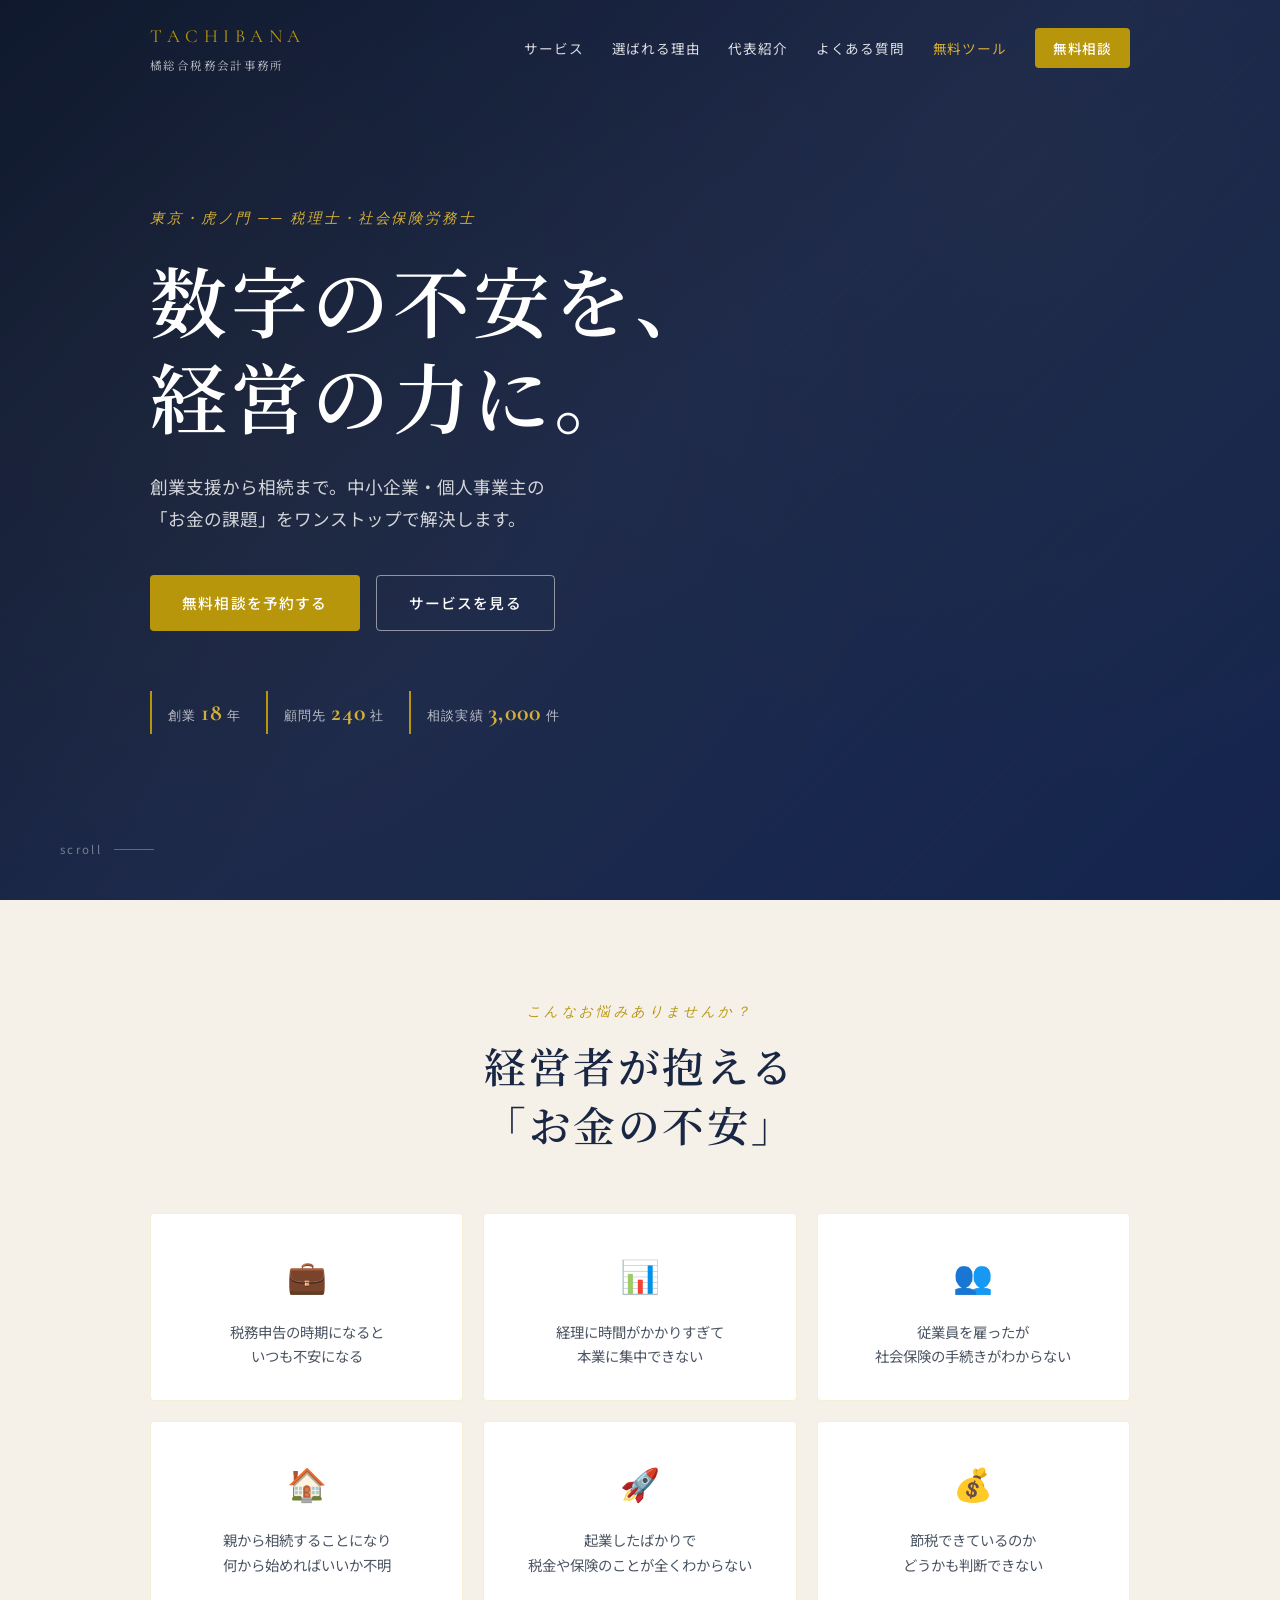
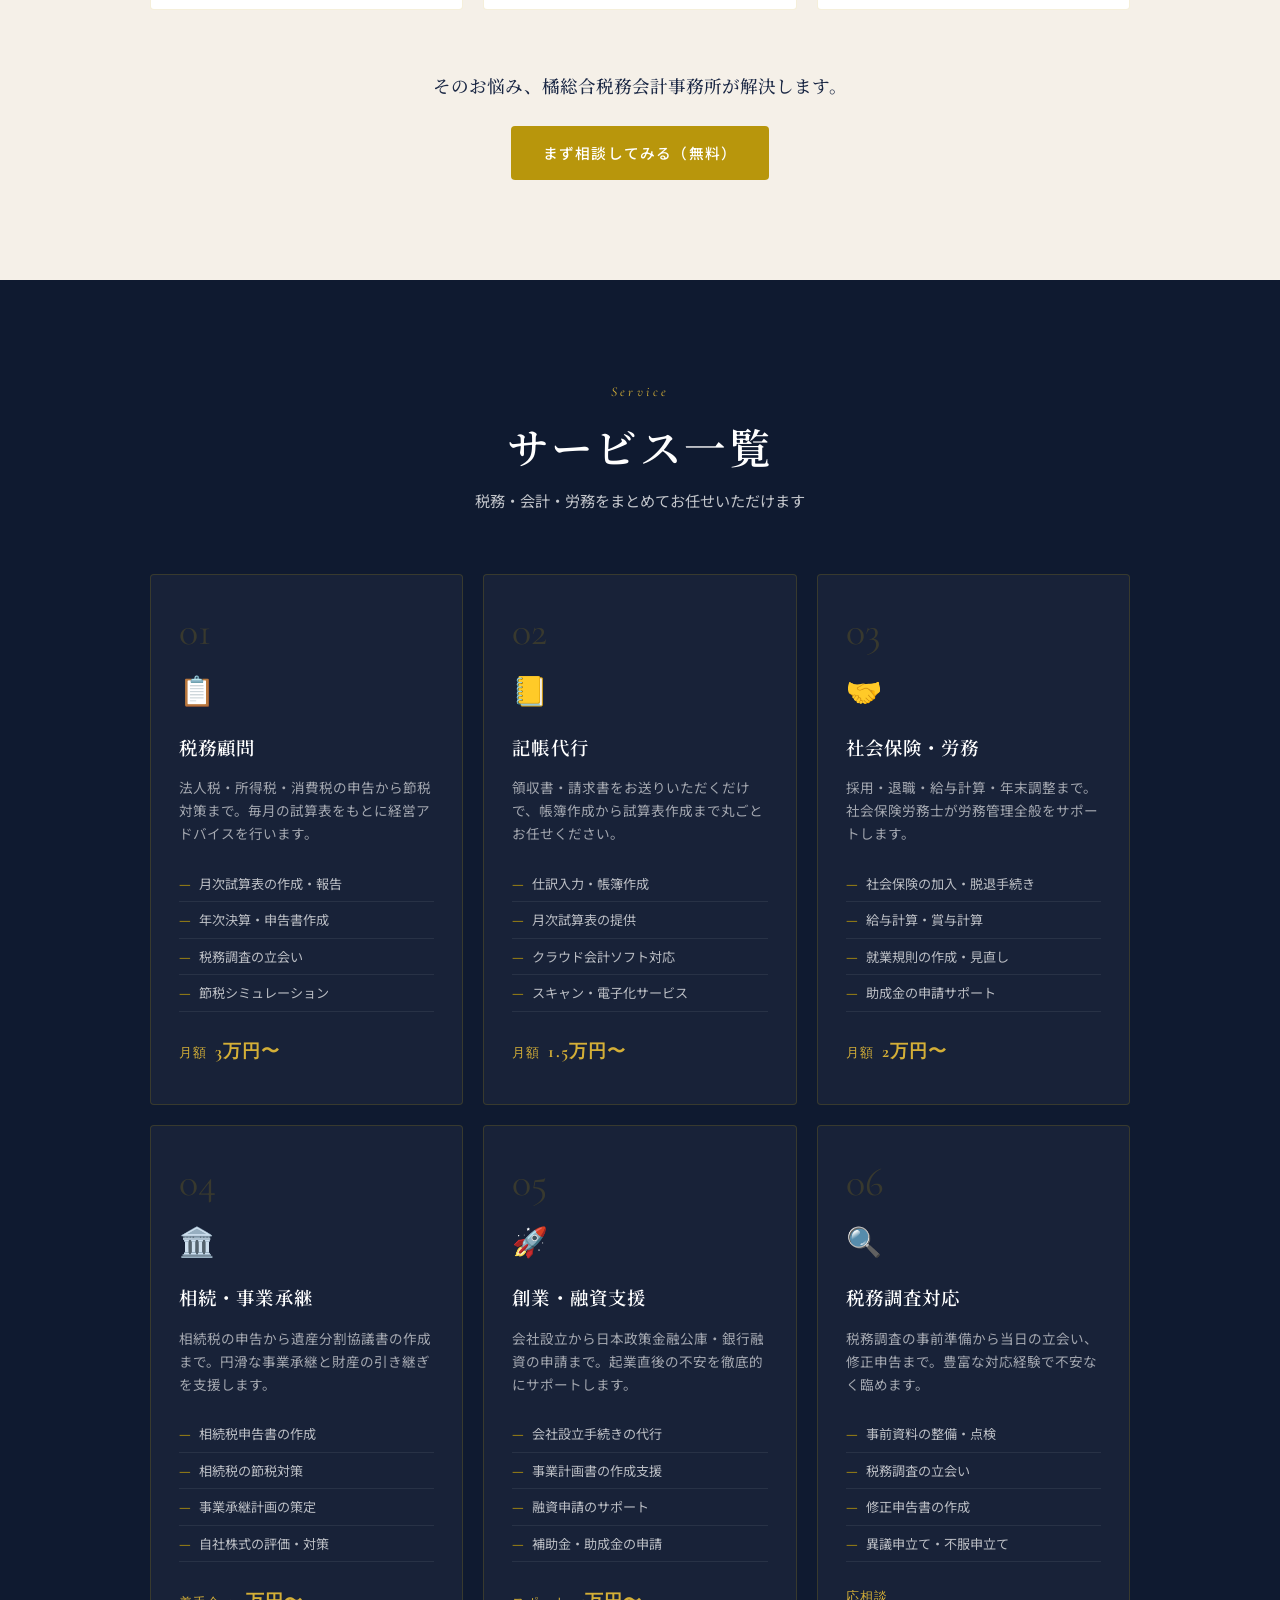
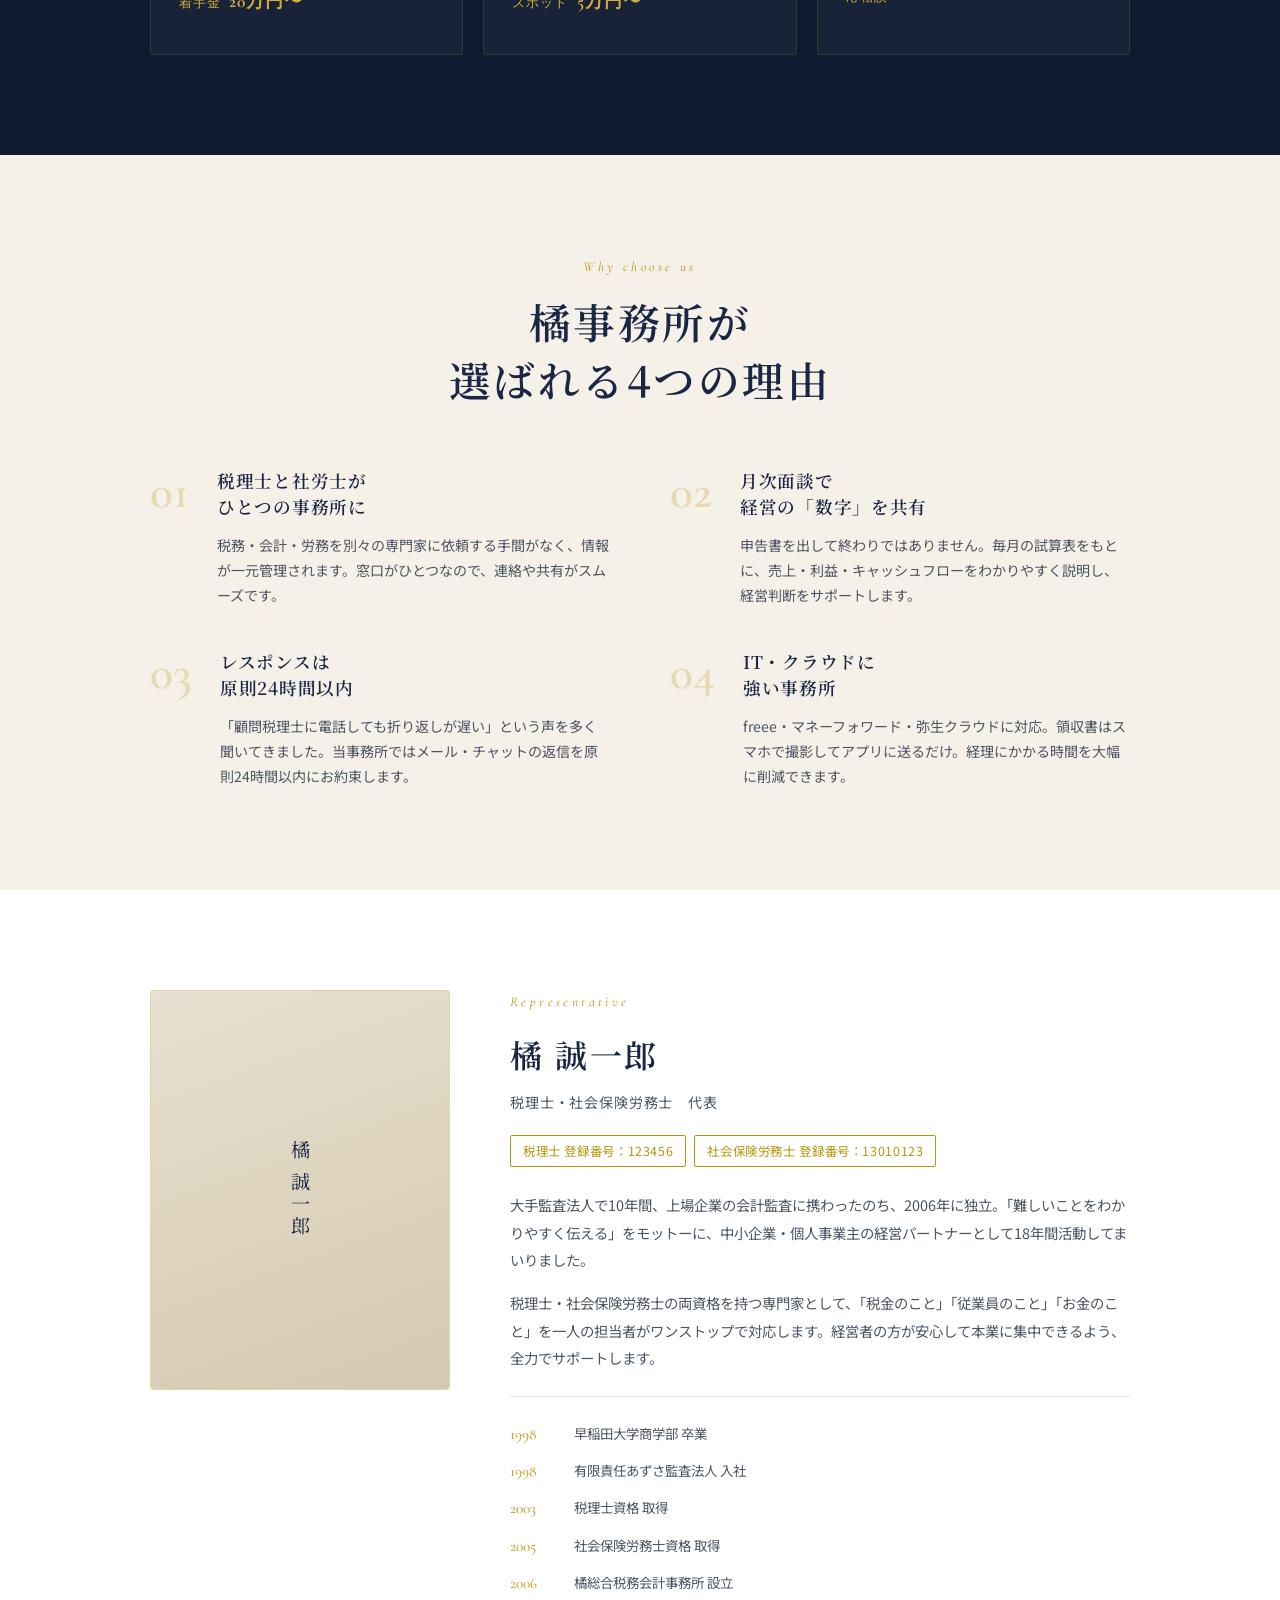
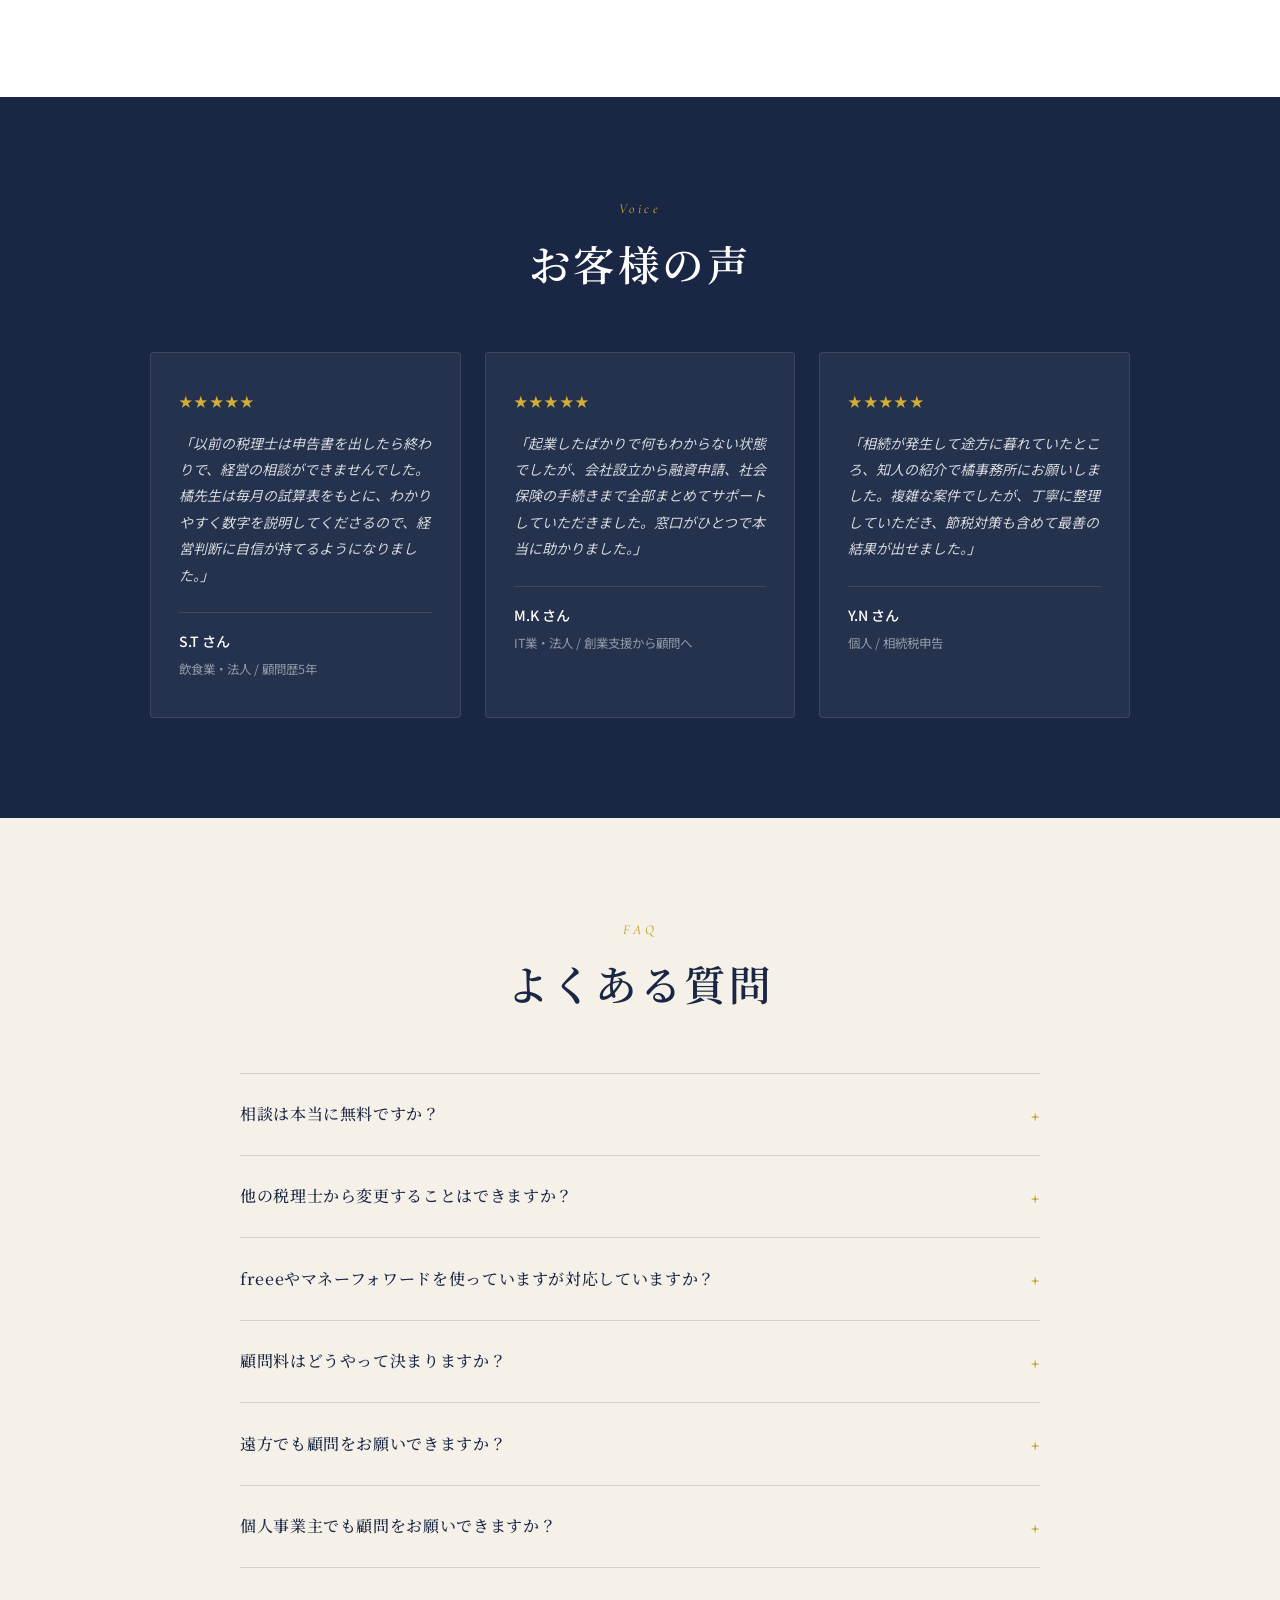
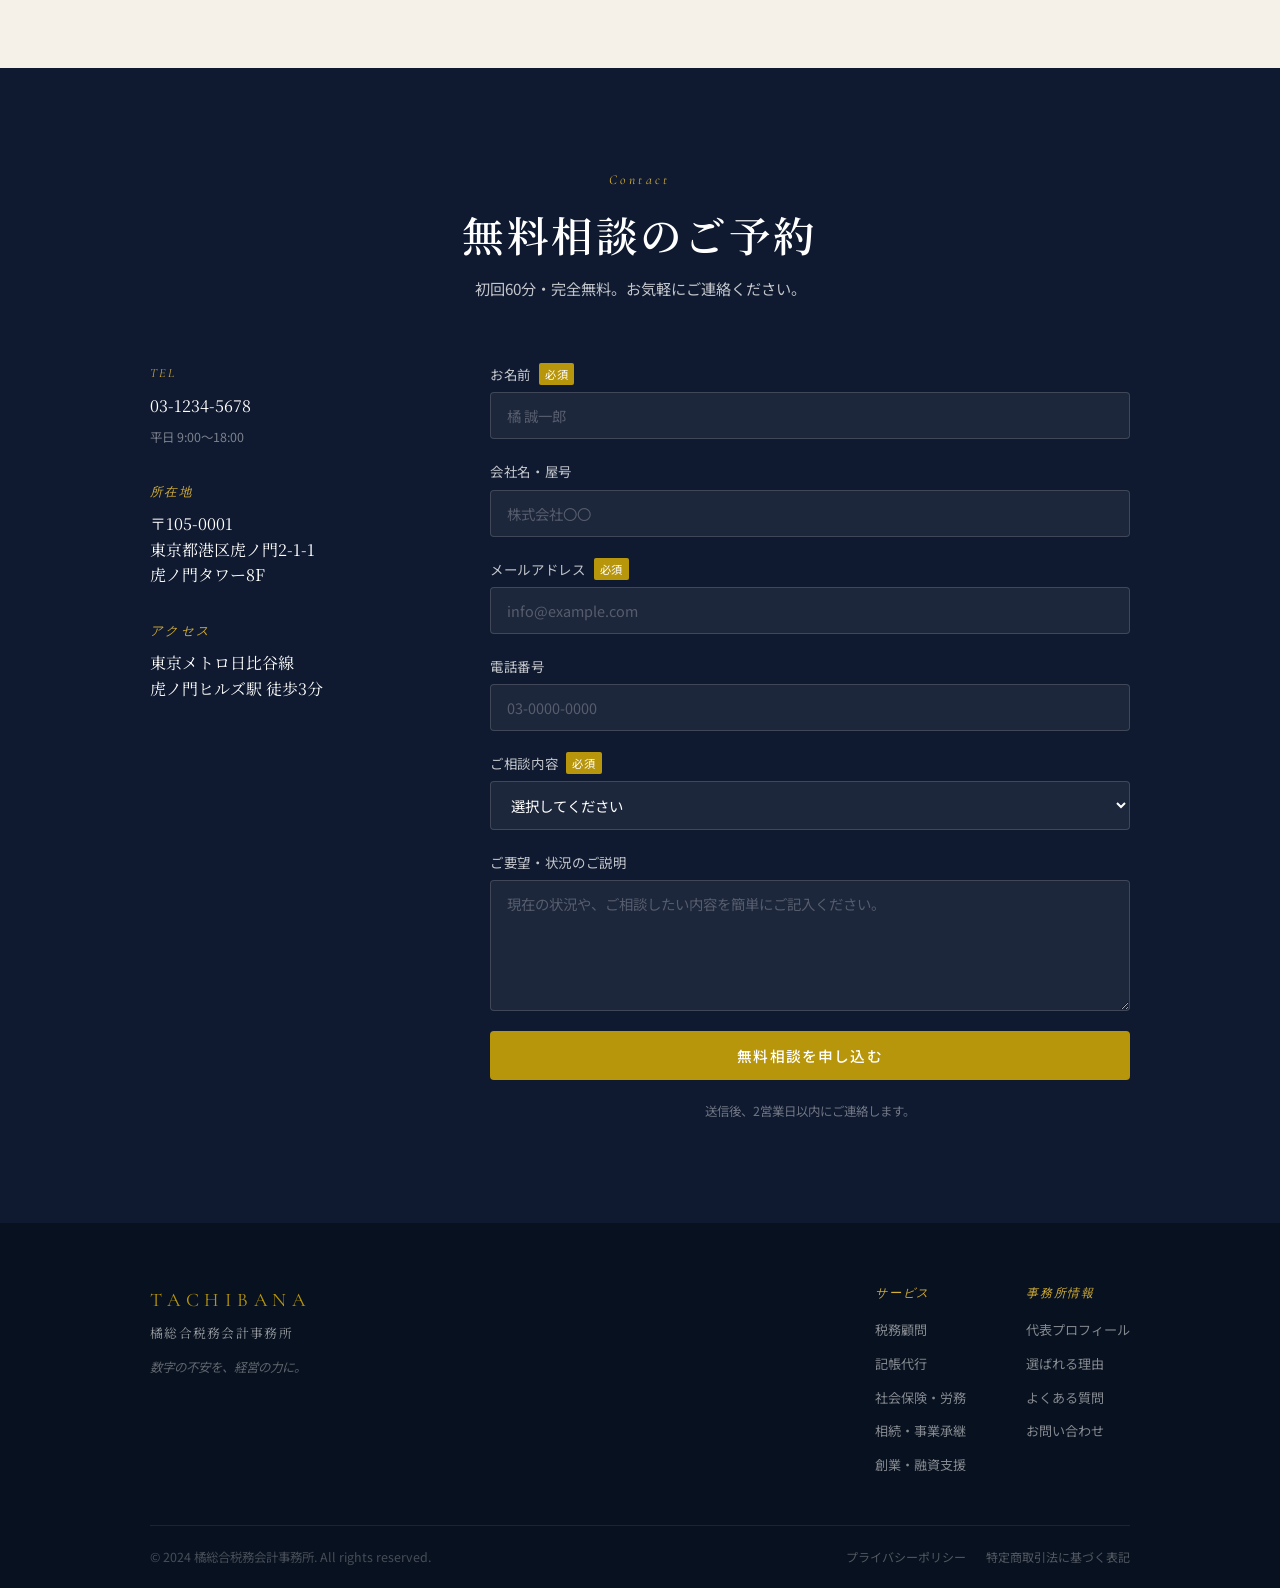
==== commit bc9fbe13: "add tools.html: 節税シミュレーター + 顧問料見積もりウィザード" ====
--- a/index.html
+++ b/index.html
@@ -24,6 +24,7 @@
       <a href="#reasons">選ばれる理由</a>
       <a href="#profile">代表紹介</a>
       <a href="#faq">よくある質問</a>
+      <a href="tools.html" style="color:var(--gold-light)">無料ツール</a>
       <a href="#contact" class="nav__cta">無料相談</a>
     </nav>
     <button class="nav__hamburger" id="hamburger" aria-label="メニュー">
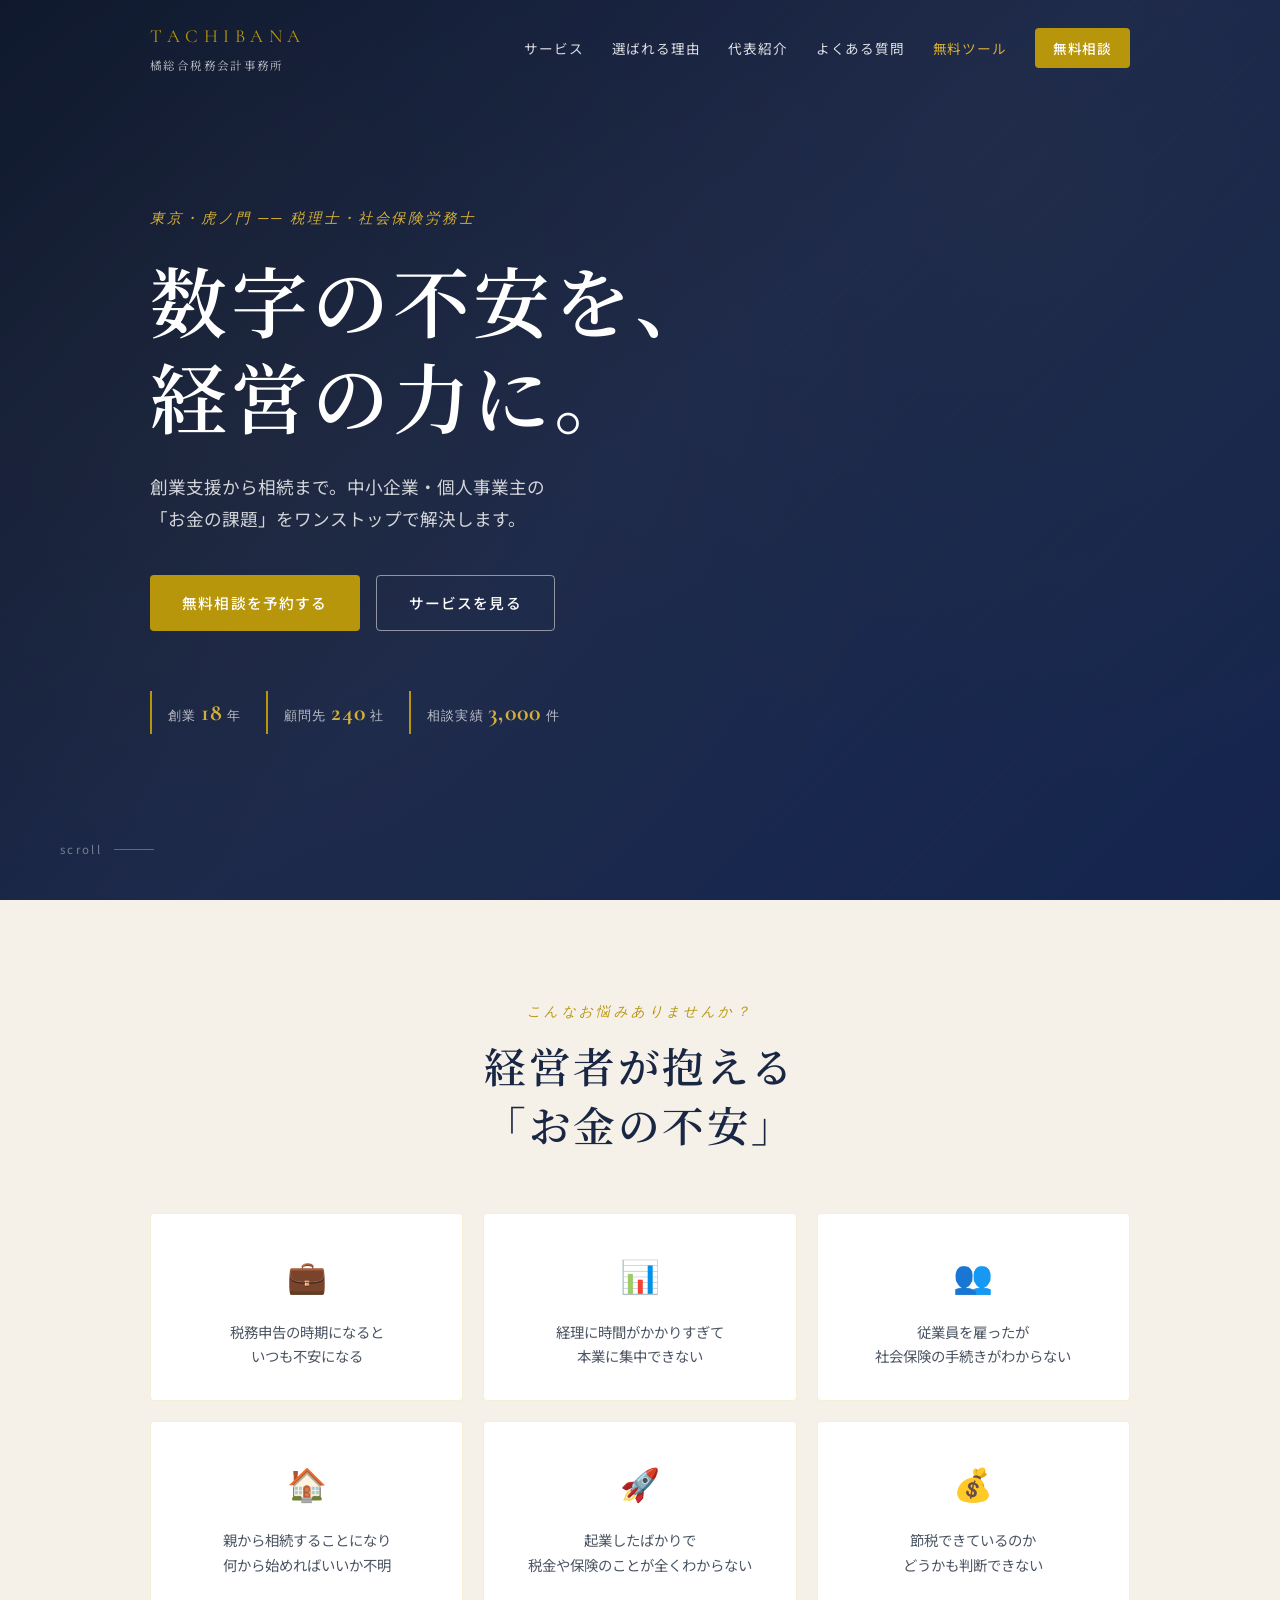
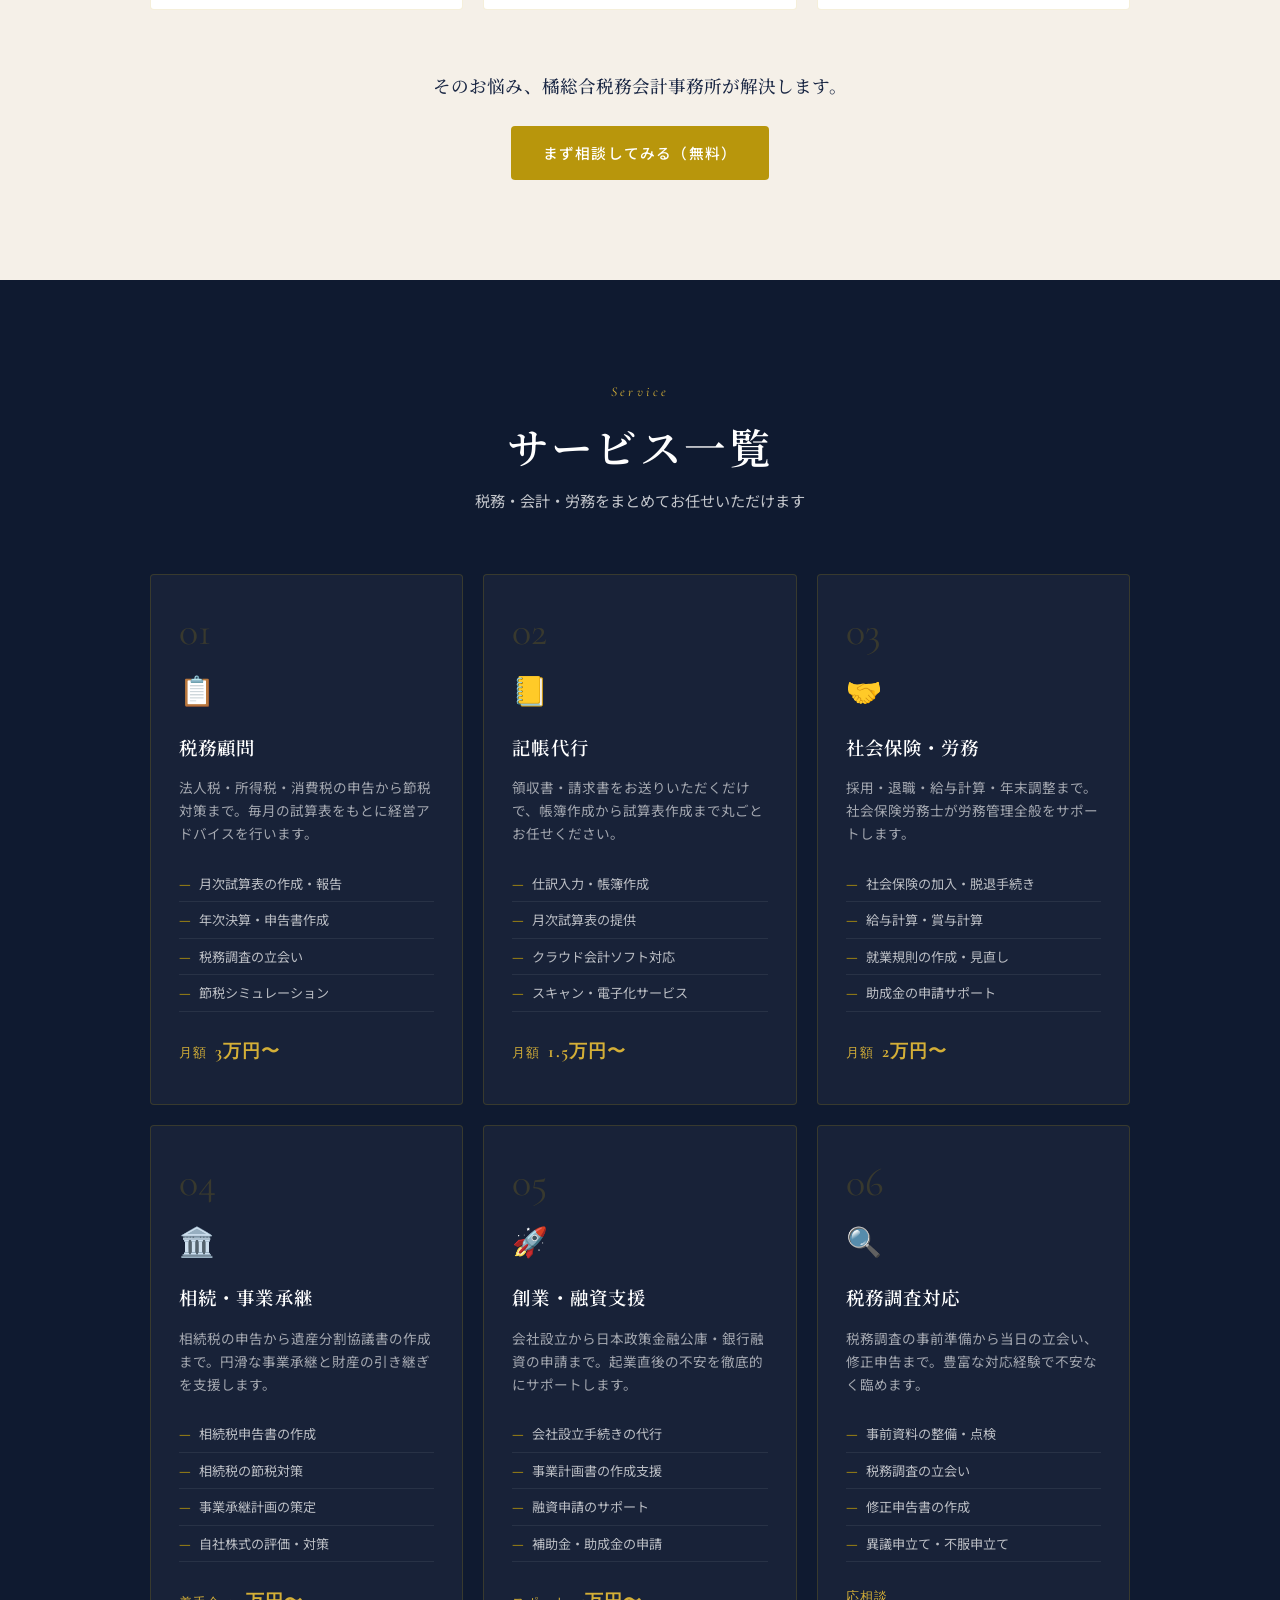
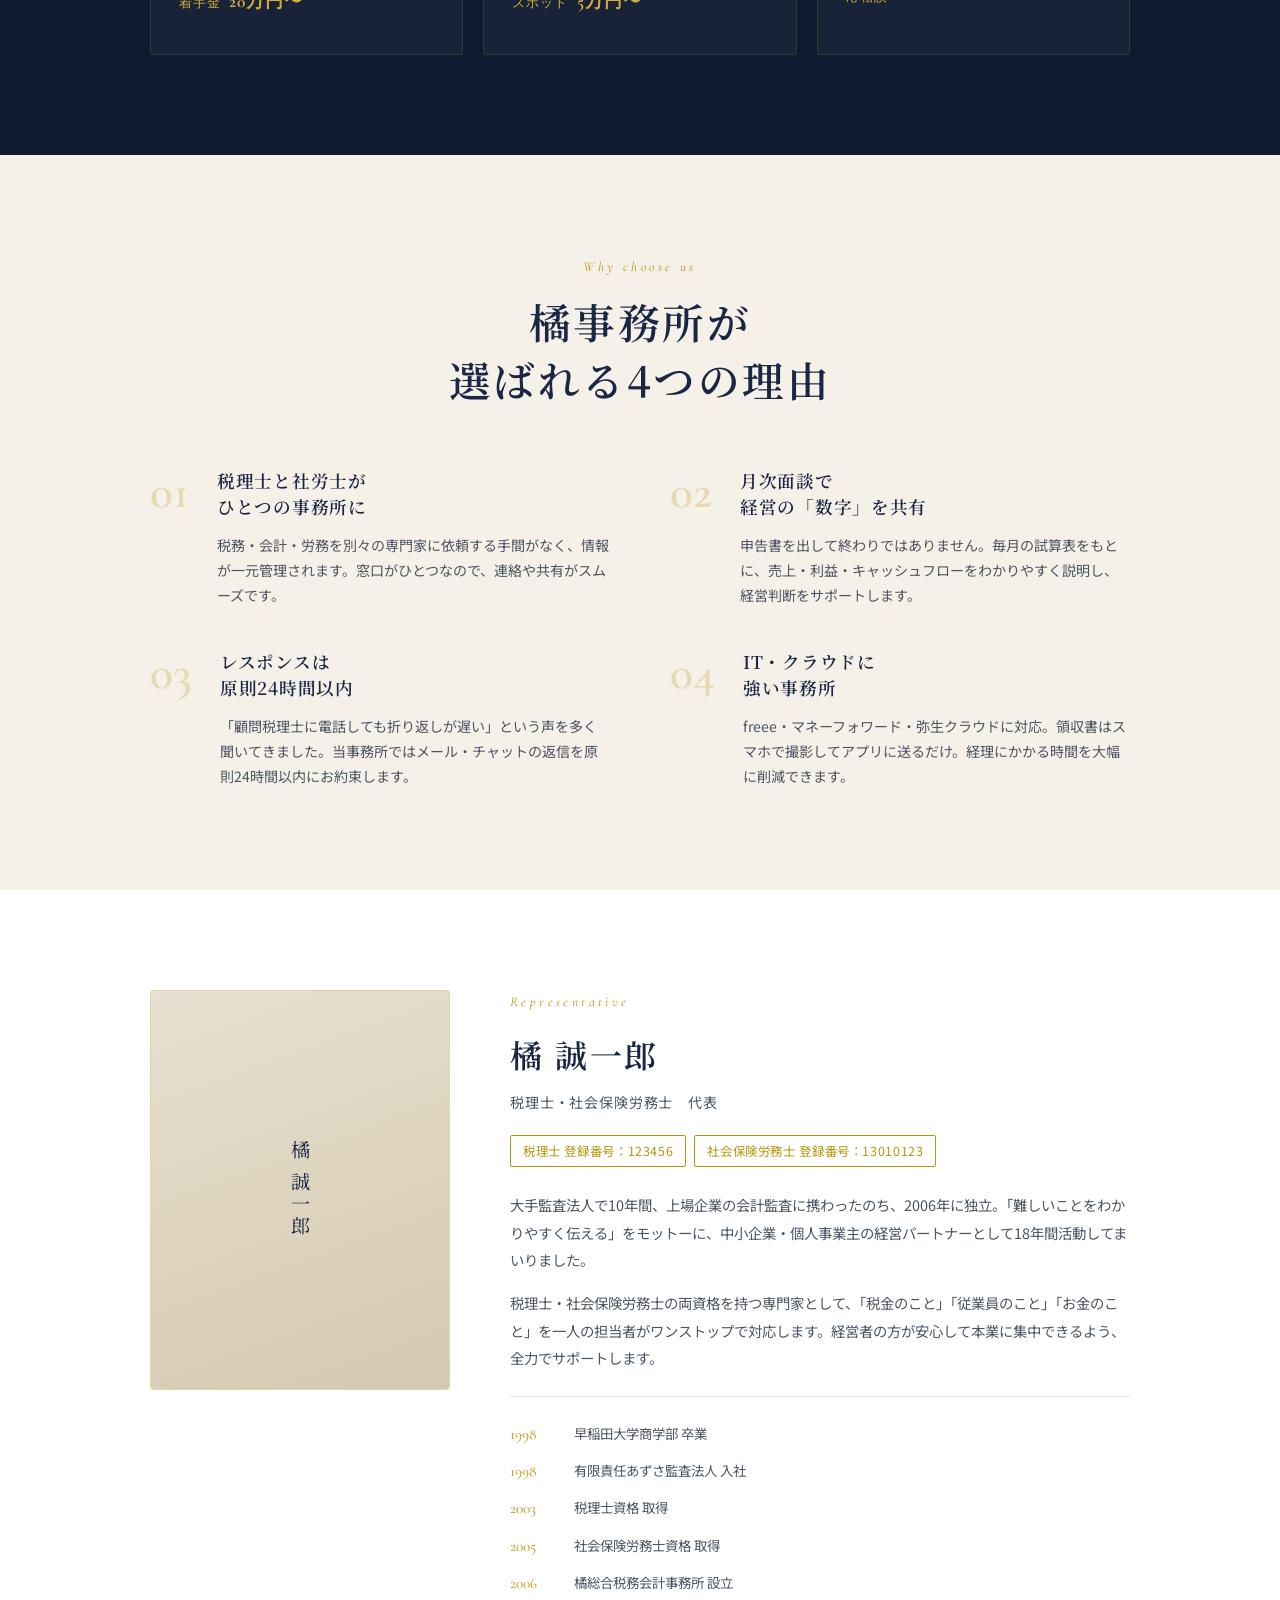
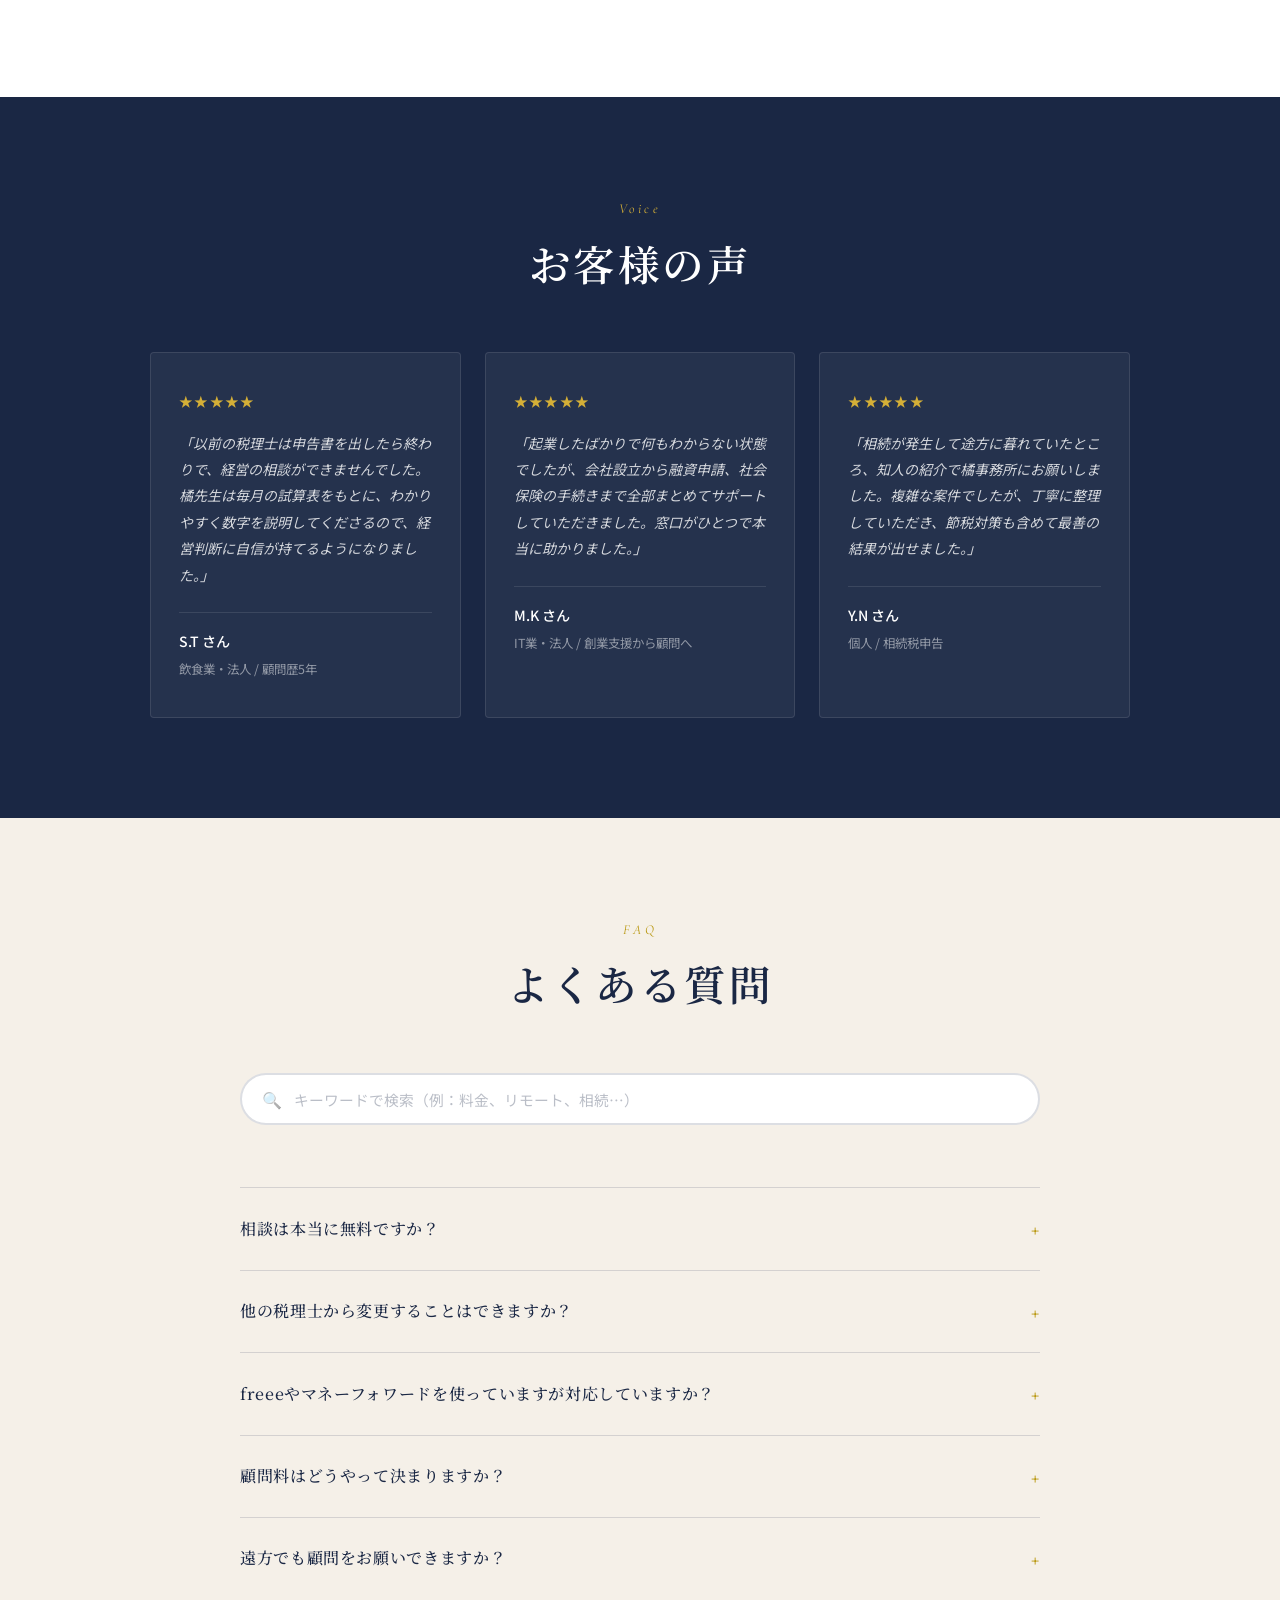
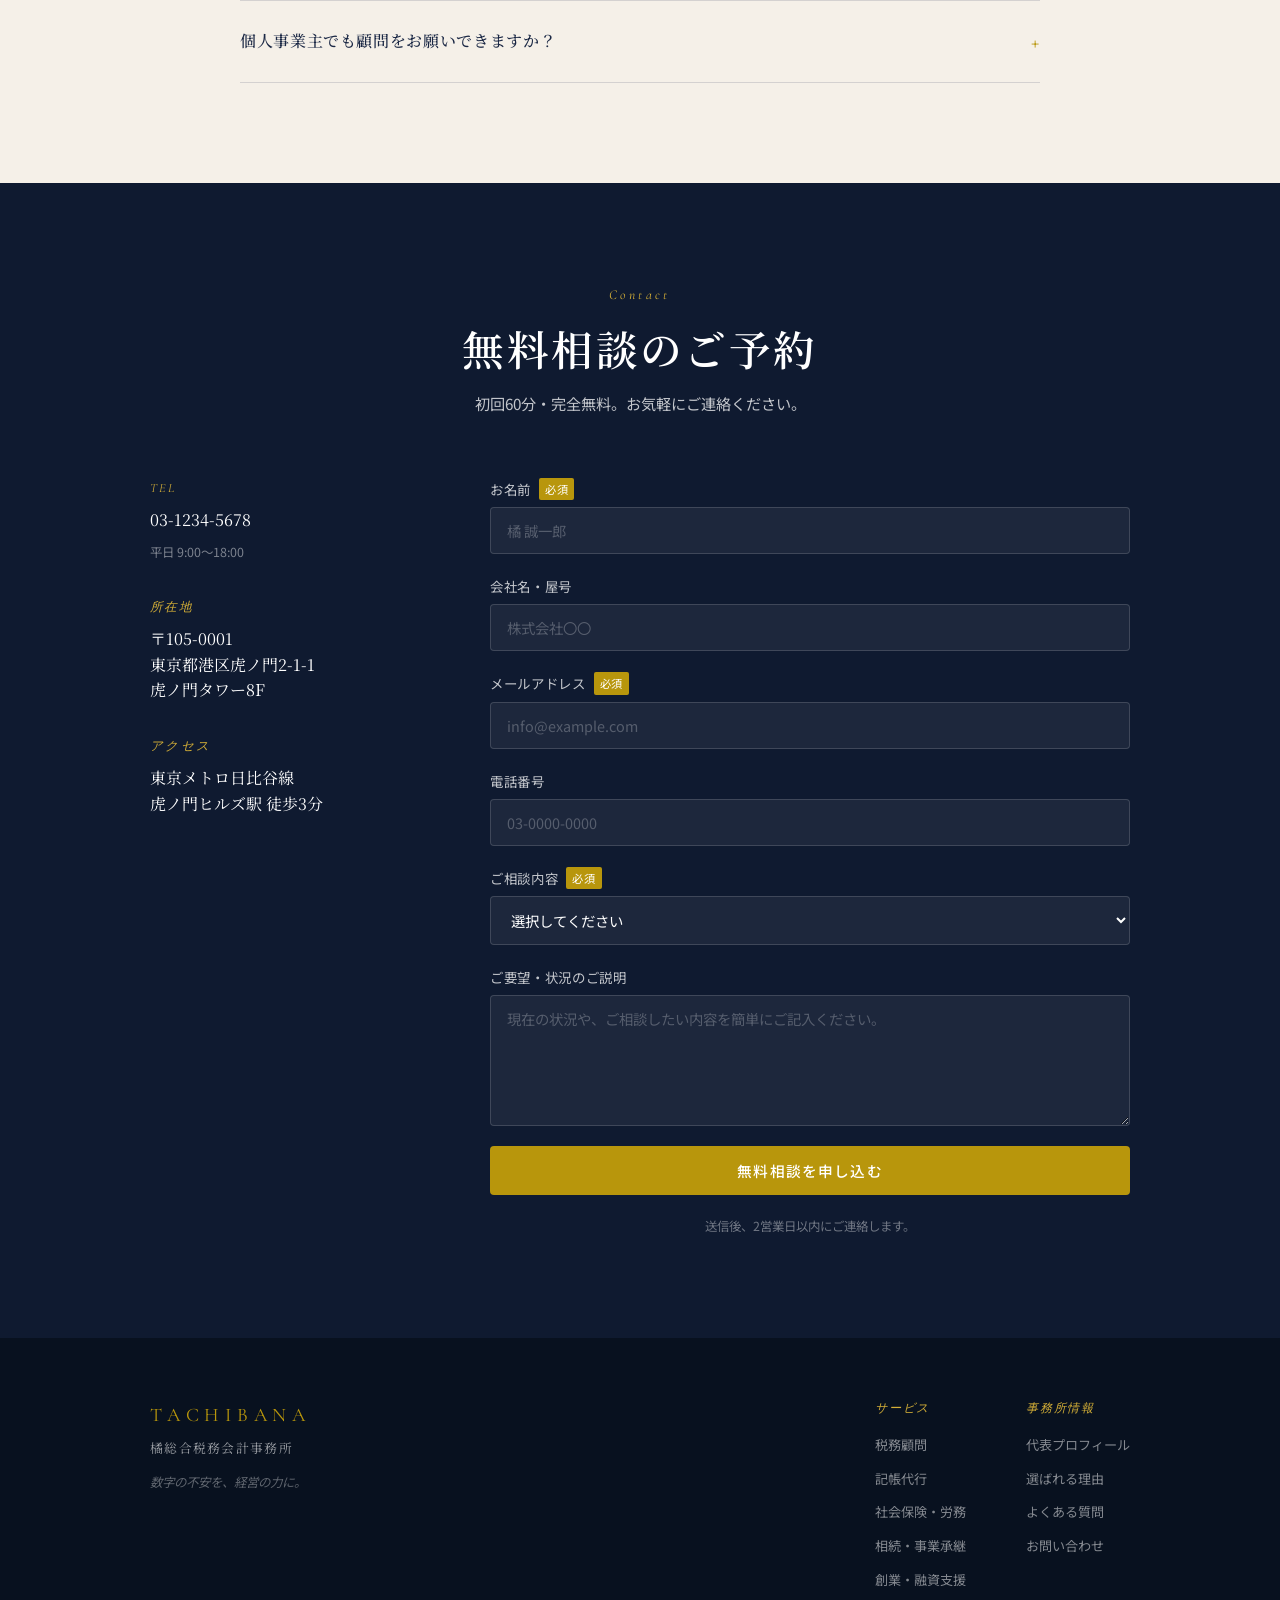
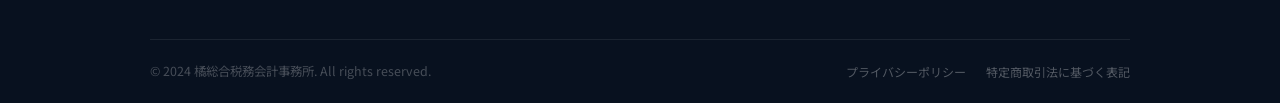
==== commit 36e1074f: "add: FAQキーワード検索機能（ハイライト・件数表示・クリアボタン）" ====
--- a/index.html
+++ b/index.html
@@ -361,7 +361,23 @@
       <p class="kicker">FAQ</p>
       <h2 class="section-title">よくある質問</h2>
     </div>
-    <div class="faq__list">
+    <!-- FAQ 検索 -->
+    <div class="faq__search-wrap">
+      <div class="faq__search-box">
+        <span class="faq__search-icon">🔍</span>
+        <input
+          type="text"
+          id="faqSearch"
+          class="faq__search-input"
+          placeholder="キーワードで検索（例：料金、リモート、相続…）"
+          autocomplete="off"
+        >
+        <button class="faq__search-clear" id="faqClear" aria-label="クリア">✕</button>
+      </div>
+      <p class="faq__search-hint" id="faqHint"></p>
+    </div>
+
+    <div class="faq__list" id="faqList">
 
       <details class="faq__item">
         <summary class="faq__question">相談は本当に無料ですか？</summary>
@@ -566,6 +582,86 @@
 }, { threshold: 0.1 });
 revealEls.forEach(el => observer.observe(el));
 
+// ===== FAQ 検索 =====
+(function() {
+  const input = document.getElementById('faqSearch');
+  const clearBtn = document.getElementById('faqClear');
+  const hint = document.getElementById('faqHint');
+  const items = document.querySelectorAll('#faqList .faq__item');
+
+  // 各アイテムの元テキストを保存
+  items.forEach(item => {
+    const q = item.querySelector('.faq__question');
+    const a = item.querySelector('.faq__answer p');
+    item.dataset.origQ = q.textContent;
+    item.dataset.origA = a ? a.textContent : '';
+  });
+
+  function highlight(text, keyword) {
+    if (!keyword) return text;
+    const escaped = keyword.replace(/[.*+?^${}()|[\]\\]/g, '\\$&');
+    return text.replace(new RegExp(`(${escaped})`, 'gi'), '<mark>$1</mark>');
+  }
+
+  function search(keyword) {
+    const kw = keyword.trim();
+    let matchCount = 0;
+
+    items.forEach(item => {
+      const q = item.querySelector('.faq__question');
+      const a = item.querySelector('.faq__answer p');
+      const origQ = item.dataset.origQ;
+      const origA = item.dataset.origA;
+
+      if (!kw) {
+        // 検索なし：元のテキストに戻して全表示
+        q.textContent = origQ;
+        if (a) a.textContent = origA;
+        item.classList.remove('hidden');
+        item.removeAttribute('open');
+        matchCount++;
+      } else {
+        const matchQ = origQ.toLowerCase().includes(kw.toLowerCase());
+        const matchA = origA.toLowerCase().includes(kw.toLowerCase());
+
+        if (matchQ || matchA) {
+          item.classList.remove('hidden');
+          item.setAttribute('open', ''); // 検索中は展開
+          q.innerHTML = highlight(origQ, kw);
+          if (a) a.innerHTML = highlight(origA, kw);
+          matchCount++;
+        } else {
+          item.classList.add('hidden');
+          q.textContent = origQ;
+          if (a) a.textContent = origA;
+        }
+      }
+    });
+
+    // ヒント表示
+    if (!kw) {
+      hint.textContent = '';
+    } else if (matchCount === 0) {
+      hint.textContent = `「${kw}」に一致する質問はありませんでした。お気軽にお問い合わせください。`;
+      hint.style.color = '#dc2626';
+    } else {
+      hint.textContent = `${matchCount}件の質問が見つかりました`;
+      hint.style.color = 'var(--text-light)';
+    }
+
+    // クリアボタン表示切替
+    clearBtn.classList.toggle('visible', kw.length > 0);
+  }
+
+  input.addEventListener('input', () => search(input.value));
+
+  clearBtn.addEventListener('click', () => {
+    input.value = '';
+    search('');
+    input.focus();
+  });
+})();
+
 // Form submit
 document.getElementById('contactForm').addEventListener('submit', e => {
   e.preventDefault();
--- a/styles.css
+++ b/styles.css
@@ -678,6 +678,72 @@
   padding: 100px 0;
   background: var(--cream);
 }
+/* FAQ 検索 */
+.faq__search-wrap {
+  max-width: 800px;
+  margin: 0 auto 32px;
+}
+.faq__search-box {
+  display: flex;
+  align-items: center;
+  gap: 12px;
+  background: var(--white);
+  border: 2px solid rgba(26,39,68,0.15);
+  border-radius: 50px;
+  padding: 10px 20px;
+  transition: border-color 0.2s;
+}
+.faq__search-box:focus-within {
+  border-color: var(--gold);
+  box-shadow: 0 0 0 4px rgba(184,150,12,0.08);
+}
+.faq__search-icon { font-size: 1rem; flex-shrink: 0; opacity: 0.5; }
+.faq__search-input {
+  flex: 1;
+  border: none;
+  outline: none;
+  font-family: var(--sans);
+  font-size: 0.92rem;
+  color: var(--text);
+  background: transparent;
+}
+.faq__search-input::placeholder { color: rgba(26,39,68,0.3); }
+.faq__search-clear {
+  background: none;
+  border: none;
+  cursor: pointer;
+  font-size: 0.75rem;
+  color: var(--text-light);
+  opacity: 0;
+  pointer-events: none;
+  transition: opacity 0.2s;
+  padding: 2px 6px;
+  border-radius: 50%;
+}
+.faq__search-clear.visible { opacity: 0.6; pointer-events: auto; }
+.faq__search-clear:hover { opacity: 1; background: var(--cream-dark); }
+.faq__search-hint {
+  font-size: 0.8rem;
+  color: var(--text-light);
+  margin-top: 10px;
+  padding-left: 16px;
+  min-height: 20px;
+  transition: opacity 0.2s;
+}
+/* マッチ文字のハイライト */
+.faq__item mark {
+  background: rgba(184,150,12,0.18);
+  color: var(--navy);
+  border-radius: 2px;
+  padding: 0 1px;
+}
+/* 非マッチ時は非表示 */
+.faq__item.hidden {
+  display: none;
+}
+/* 検索中はアコーディオンを自動展開 */
+.faq__item.searching { }
+
 .faq__list {
   max-width: 800px;
   margin: 0 auto;
